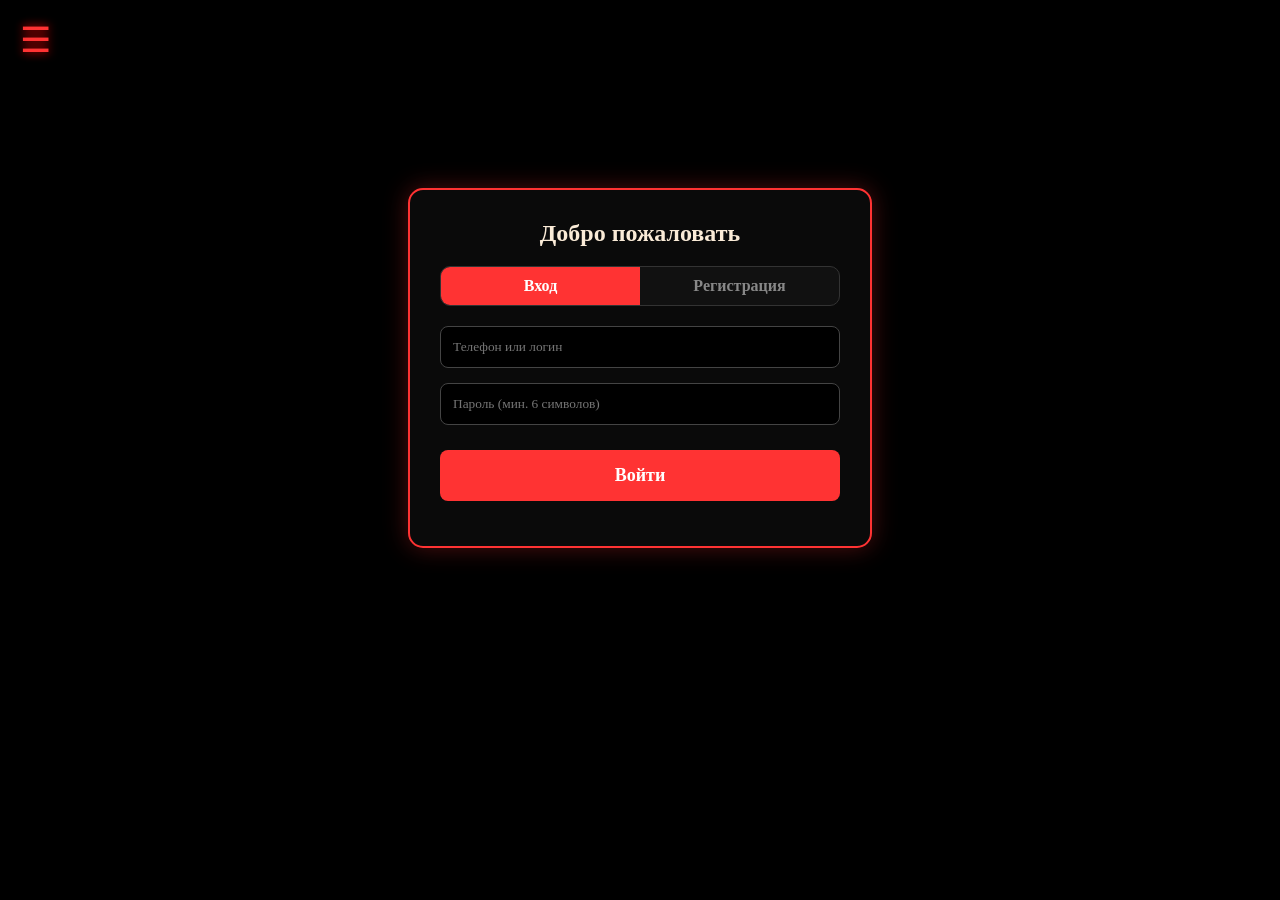
==== account.html @ 51d89051 "Add files via upload" ====
<!DOCTYPE html>
<html lang="ru">
<head>
    <meta charset="UTF-8">
    <meta name="viewport" content="width=device-width, initial-scale=1.0">
    <title>Личный кабинет</title>
    <link rel="stylesheet" href="style.css">
    <style>
        /* --- СТИЛИ ЛИЧНОГО КАБИНЕТА --- */
        :root {
            --neon-red: #ff3333;
            --dark-bg: #000000;
            --card-bg: #0a0a0a;
            --text-main: #faebd7;
            --text-muted: #888888;
            --border-color: #222;
        }

        .profile-layout {
            display: flex;
            gap: 30px;
            max-width: 1200px;
            margin: 100px auto 50px auto;
            padding: 0 20px;
            font-family: Arial, sans-serif;
            color: var(--text-main);
        }

        .profile-sidebar {
            width: 350px;
            flex-shrink: 0;
            display: flex;
            flex-direction: column;
            gap: 20px;
        }

        .profile-card {
            background-color: var(--card-bg);
            border: 1px solid var(--border-color);
            border-radius: 15px;
            overflow: hidden;
            box-shadow: 0 0 20px rgba(255, 51, 51, 0.1);
        }

        .profile-header-bg {
            height: 100px;
            background: linear-gradient(135deg, #ff3333, #880000);
            position: relative;
            display: flex;
            justify-content: center;
        }

        .profile-avatar {
            width: 90px;
            height: 90px;
            background-color: #000;
            border: 4px solid var(--card-bg);
            border-radius: 50%;
            position: absolute;
            bottom: -45px;
            display: flex;
            align-items: center;
            justify-content: center;
            font-size: 36px;
            color: var(--neon-red);
            text-shadow: 0 0 10px var(--neon-red);
            font-family: 'Times New Roman', serif;
            font-weight: bold;
        }

        .profile-body {
            padding: 60px 20px 20px 20px;
            text-align: center;
        }

        .profile-name {
            font-family: 'Times New Roman', serif;
            font-size: 24px;
            font-weight: bold;
            margin: 0 0 5px 0;
            color: var(--neon-red);
        }

        .profile-phone {
            color: var(--text-muted);
            font-size: 14px;
            margin-bottom: 15px;
        }

        .profile-stats {
            background: rgba(255, 51, 51, 0.1);
            border: 1px solid rgba(255, 51, 51, 0.3);
            border-radius: 10px;
            padding: 10px;
            font-size: 13px;
            margin-bottom: 20px;
            color: #ffaaaa;
        }

        .profile-actions {
            display: flex;
            gap: 10px;
            justify-content: center;
        }

        .btn-profile {
            padding: 10px 15px;
            border-radius: 8px;
            cursor: pointer;
            font-weight: bold;
            transition: 0.3s;
            font-size: 14px;
            text-decoration: none;
        }

        .btn-admin {
            background: var(--neon-red);
            color: white;
            border: none;
            box-shadow: 0 0 10px rgba(255, 51, 51, 0.5);
        }
        
        .btn-admin:hover { background: #cc0000; }

        .btn-logout {
            background: transparent;
            color: var(--neon-red);
            border: 1px solid var(--neon-red);
        }
        
        .btn-logout:hover { background: rgba(255, 51, 51, 0.1); }

        .settings-card {
            background-color: var(--card-bg);
            border: 1px solid var(--border-color);
            border-radius: 15px;
            padding: 20px;
        }

        .settings-card h3 {
            font-family: 'Times New Roman', serif;
            margin-top: 0;
            color: var(--text-main);
            border-bottom: 2px solid var(--neon-red);
            display: inline-block;
            padding-bottom: 5px;
        }

        .settings-card label {
            display: block;
            font-size: 13px;
            margin-bottom: 5px;
            color: var(--text-muted);
        }

        .settings-card input {
            width: 100%;
            padding: 10px;
            background: #111;
            border: 1px solid #333;
            color: white;
            border-radius: 8px;
            margin-bottom: 15px;
            box-sizing: border-box;
        }

        .profile-main {
            flex-grow: 1;
            display: flex;
            flex-direction: column;
            gap: 20px;
        }

        .main-block {
            background-color: var(--card-bg);
            border: 1px solid var(--border-color);
            border-radius: 15px;
            padding: 25px;
        }

        .main-block h2 {
            font-family: 'Times New Roman', serif;
            margin-top: 0;
            color: var(--text-main);
            border-bottom: 2px solid var(--neon-red);
            display: inline-block;
            padding-bottom: 5px;
            margin-bottom: 20px;
        }

        .empty-text {
            color: var(--text-muted);
            text-align: center;
            font-size: 15px;
            margin: 20px 0;
        }

        .read-list {
            list-style: none;
            padding: 0;
            margin: 0;
        }

        .read-list li {
            padding: 10px;
            border-bottom: 1px solid #222;
            color: #00ff00;
            display: flex;
            align-items: center;
            gap: 10px;
        }
        .read-list li:last-child { border-bottom: none; }

        .auth-wrapper {
            display: flex;
            justify-content: center;
            align-items: center;
            min-height: 80vh;
        }
        
        .auth-card {
            background-color: var(--card-bg);
            border: 2px solid var(--neon-red);
            border-radius: 15px;
            width: 100%;
            max-width: 400px;
            padding: 30px;
            box-shadow: 0 0 25px rgba(255, 51, 51, 0.3);
        }

        .auth-card h2 {
            text-align: center;
            font-family: 'Times New Roman', serif;
            color: var(--text-main);
            margin-top: 0;
        }

        .auth-tabs {
            display: flex;
            background: #111;
            border-radius: 10px;
            margin-bottom: 20px;
            border: 1px solid #333;
            overflow: hidden;
        }

        .auth-tab {
            flex: 1;
            text-align: center;
            padding: 10px;
            color: var(--text-muted);
            cursor: pointer;
            font-weight: bold;
        }

        .auth-tab.active {
            background: var(--neon-red);
            color: white;
        }

        .auth-input {
            width: 100%;
            padding: 12px;
            background: #000;
            border: 1px solid #444;
            border-radius: 8px;
            color: white;
            margin-bottom: 15px;
            box-sizing: border-box;
        }

        .auth-btn {
            width: 100%;
            padding: 12px;
            background: var(--neon-red);
            color: white;
            border: none;
            border-radius: 8px;
            font-weight: bold;
            font-size: 16px;
            cursor: pointer;
        }

        .hidden { display: none !important; }

        @media (max-width: 900px) {
            .profile-layout {
                flex-direction: column;
                margin-top: 60px;
            }
            .profile-sidebar {
                width: 100%;
            }
        }
    </style>
</head>
<body>
    <!-- Меню -->
    <input type="checkbox" id="menu-toggle">
    <label for="menu-toggle" class="menu-btn">☰</label>
    <nav class="sidebar">
        <label for="menu-toggle" class="close-btn">✕</label>
        <a href="index.html">Главная</a>
        <a href="history.html">Рассказы</a>
        <a href="personaji.html">Персонажи</a>
        <a href="obomne.html">Обо мне</a>
        <a href="account.html" style="color: #ff3333; font-weight: bold;">👤 Личный кабинет</a>
    </nav>

    <!-- ЭКРАН ВХОДА -->
    <div class="auth-wrapper" id="authScreen">
        <div class="auth-card">
            <h2>Добро пожаловать</h2>
            <div class="auth-tabs">
                <div class="auth-tab active" onclick="switchTab('login')">Вход</div>
                <div class="auth-tab" onclick="switchTab('register')">Регистрация</div>
            </div>
            
            <input type="text" id="authPhone" class="auth-input" placeholder="Телефон или логин">
            <input type="password" id="authPass" class="auth-input" placeholder="Пароль (мин. 6 символов)">
            
            <button type="button" class="auth-btn" id="submitBtn" onclick="handleAuth()">Войти</button>
            <p id="authError" style="color: var(--neon-red); text-align: center; margin-top: 15px; font-size: 14px;"></p>
        </div>
    </div>

    <!-- ЛИЧНЫЙ КАБИНЕТ -->
    <div class="profile-layout hidden" id="profileScreen">
        <!-- ЛЕВАЯ КОЛОНКА -->
        <div class="profile-sidebar">
            <div class="profile-card">
                <div class="profile-header-bg">
                    <div class="profile-avatar" id="avatarLetter">D</div>
                </div>
                <div class="profile-body">
                    <h2 class="profile-name" id="displayName">Пользователь</h2>
                    <div class="profile-phone" id="displayPhone">+7 (000) 000-00-00</div>
                    
                    <div class="profile-stats">
                        Прочитано рассказов: <b id="statsReadCount">0</b>
                    </div>

                    <div class="profile-actions">
                        <button type="button" class="btn-profile btn-admin hidden" id="btnGoToAdmin" onclick="openAdminPanel()">Админка</button>
                        <button type="button" class="btn-profile btn-logout" onclick="logout()">Выйти</button>
                    </div>
                </div>
            </div>

            <div class="settings-card">
                <h3>Настройки</h3>
                <label>Имя</label>
                <input type="text" id="settingsName" placeholder="Ваше имя">
                <label>Новый пароль (можно оставить пустым)</label>
                <input type="password" placeholder="••••••••">
            </div>
        </div>

        <!-- ПРАВАЯ КОЛОНКА -->
        <div class="profile-main">
            <div class="main-block">
                <h2>Прочитанные рассказы</h2>
                <ul class="read-list" id="readStoriesList">
                </ul>
            </div>

            <div class="main-block">
                <h2>Мои сообщения автору</h2>
                <p class="empty-text">Здесь будут ваши сообщения, отправленные через форму.</p>
            </div>
        </div>
    </div>

    <script src="account.js"></script>
</body>
</html>
---- style.css ----
.theme-toggle-btn {
    background-color: var(--bg-color); 
    color: var(--text-color);
    border: 2px solid var(--border-color);
    padding: 10px;
    margin: 10px 20px;
    text-align: center;
    border-radius: 5px;
    cursor: pointer;
    font-weight: bold;
    transition: 0.3s;
}

.theme-toggle-btn:hover {
    background-color: var(--accent-color);
    color: white;
}
/* Цвета для ТЕМНОЙ темы (по умолчанию) */
:root {
    --bg-color: #000000;
    --text-color: #faebd7; /* antiquewhite */
    --accent-color: #ff3333; /* Красный */
    --card-bg: #0a0a0a;
    --border-color: #ff3333;
}

/* Цвета для СВЕТЛОЙ темы */
body.light-theme {
    --bg-color: #f4f4f4;
    --text-color: #222222; /* Должен быть темным! */
    --accent-color: #cc0000; 
    --card-bg: #ffffff;
    --border-color: #cc0000;
}

/* Применяем цвета */
body {
    background-color: var(--bg-color);
    color: var(--text-color);
    transition: background-color 0.3s, color 0.3s; /* Плавный переход */
    overflow-x: hidden;
}
h2{
    color: aliceblue;
}
.top-header {
    display: flex;
    justify-content: center;
    align-items: center;
    gap: 30px;               /* Расстояние между девушкой и словом Desta */
    margin-top: 50px;
    margin-bottom: 40px;
    padding-left: 150px;     /* Отступ от меню слева */
}

/* Фиксируем красную девушку на месте */
.img-desta {
    width: 300px;            /* Размер */
    height: auto !important; /* Запрещаем сплющивать */
    position: static !important; /* Убиваем старые привязки */
    margin: 0 !important;
    filter: drop-shadow(0 0 15px #ff3333);
}
.main-body {
    position: relative;
    display: flex;
    justify-content: center;
    align-items: center;     /* Парень будет ровно по центру текста */
    gap: 50px;               /* Расстояние между текстом и парнем */
    max-width: 1300px;
    margin: 0 auto;          /* Центрируем весь блок */
    padding-left: 150px;     /* Отступ от меню */
}

/* Текст */
.text-box {
    max-width: 80px;
    color: white;
    font-size: 18px;
    line-height: 1.6;
    text-align: center;
}

.text-box p {
    text-indent: 40px;       /* Красная строка */
    margin-bottom: 200px;
}

/* Фиксируем желтого парня */
.img-lui {
    right: 2%; 
    width: 200px;            /* Размер парня */
    height: auto ; /* ГЛАВНОЕ: он больше не будет сплющенным */
    object-fit: contain;     /* Сохраняет пропорции */
    position: static ;
    margin: 0 ;
     top: 50%;
    filter: drop-shadow(0 0 15px #ff3333);
}
@media (max-width: 900px) {
    .top-header, .main-body {
        flex-direction: column; /* На телефоне всё друг под другом */
        padding-left: 0;        /* Убираем отступы меню */
        text-align: center;
    }
    .img-desta, .img-lui {
        width: 200px;           /* Уменьшаем картинки на телефоне */
    }
    .text-box p {
        text-indent: 0;         /* Убираем красную строку для ровного текста */
    }
}
a{
      color: var(--accent-color);
    color: #ff4747;
    font-size: 25px;
    text-shadow: 3px 3px 5px red;
}
a:hover{
    color: rgb(255, 0, 0);
    font-size: 28px;
}

h1 {
    font-size: clamp(35px, 8vw, 90px);
    width: 100%;
    font-family: 'Lucida Calligraphy', cursive, sans-serif; /* добавил запасные шрифты */
    text-align: center;
    color: #ff1a1a; /* Яркий красный */
    
    /* Многослойное свечение */
    text-shadow: 
        0 0 5px #000000,
        0 0 10px #ff0000,
        0 0 20px #ff0000,
        0 0 40px #ff0000,
        0 0 80px #ff0000;
}
#desta_glavnaya{
     justify-content: flex-start;
      padding-left: -100%;
    position: relative; 
    margin: 2px auto;
    width: 25%;
    max-width: 350px;
    height: 30%;
    max-height: 100%;
    margin-top: -200px;
    margin-left: 35px;
}
#vika_pers{
    position: relative;
    left: -1%;
    float: left;
    width: 30%;
    max-width: 100%;
    height: 30%;
    max-height: 100%;
    margin-top: -2%;
    margin-left: -5%;
}
.glav_photo{
filter: drop-shadow(0 0 10px rgb(163, 4, 4));
}
#lui_glav{
     position: absolute; 
     justify-content: flex-start;
     padding-right: -100px;
    right: -5%;   
    margin-top: -20%;    /* Отступ от правого края экрана */
    float: right;        /* Прижимает картинку к правому краю */
    margin-right: 0;
    width: 100%;
    max-width: 25vw;
    height: auto;
    max-height: 100%;
}
p {
    margin-right: 0;
    text-indent: 40px;
    text-align: center;
    margin-left: 5%;
    /* БЫЛО: color: antiquewhite; */
    color: var(--text-color); /* СТАЛО */
    font-size: 20px;
    font-family: 'Times New Roman', Times, serif;
}
#menu-toggle {
    display: none; 
}

/* Кнопка "Гамбургер" (☰) */
.menu-btn {
    position: fixed;      /* Всегда висит на экране */
    top: 20px;            /* Отступ сверху */
    left: 20px;           /* Отступ слева */
    font-size: 35px;
    color: #ff3333;       /* Красный цвет */
    cursor: pointer;
    z-index: 1000;        /* Поверх всех остальных элементов */
    text-shadow: 0 0 10px red; /* Свечение */
    transition: 0.3s;
}
.menu-btn:hover {
    color: white;
    text-shadow: 0 0 20px rgb(250, 21, 21);
}

/* Само выезжающее меню (Сайдбар) */
.sidebar {
    position: fixed;
    top: 0;
    left: 0;
    width: 250px;         
    height: 100vh;        
    
    /* ИЗМЕНЕНО: Привязываем к переменным */
    background-color: var(--card-bg); 
    border-right: 2px solid var(--border-color); 
    
    /* Немного уменьшим красную тень, чтобы на белом фоне она не слепила */
    box-shadow: 5px 0 20px rgba(0, 0, 0, 0.2); 
    
    display: flex;
    flex-direction: column; 
    padding-top: 80px;    
    gap: 20px;            
    
    transform: translateX(-100%);
    transition: transform 0.4s ease-in-out, background-color 0.3s; /* Добавили плавность цвета */
    z-index: 1000;         
}
/* Ссылки внутри меню */
/* Ссылки внутри меню */
.sidebar a {
    /* Используем переменную цвета текста */
    color: var(--text-color); 
    text-decoration: none;
    font-size: 20px;
    font-family: Arial, sans-serif;
    padding: 10px 30px;
    transition: 0.3s;
    /* Убираем постоянное свечение, если оно было */
    text-shadow: none; 
}

/* Подсветка ссылок при наведении */
.sidebar a:hover {
    color: var(--accent-color); /* Становится красным при наведении */
    
    /* Свечение делаем только при наведении, и оно теперь зависит от темы */
    /* В темной теме будет яркое, в светлой - более приглушенное */
    text-shadow: 0 0 8px var(--accent-color); 
    
    padding-left: 40px; 
}
/* Кнопка закрытия (крестик) внутри меню */
.close-btn {
    position: absolute;
    top: 20px;
    right: 20px;
    font-size: 25px;
    color: var(--accent-color); /* ИЗМЕНЕНО: Крестик теперь меняет цвет */
    cursor: pointer;
}
/* Если чекбокс с id="menu-toggle" нажат (checked), то соседний .sidebar выезжает на 0 */
#menu-toggle:checked ~ .sidebar {
    transform: translateX(0);
}

/* Когда меню открыто, гамбургер можно скрыть (чтобы не мешал) */
#menu-toggle:checked ~ .menu-btn {
    opacity: 0;
    pointer-events: none;
}
.characters-cards {
    position: absolute;      
    justify-content: center; /* Центрирует карточки внутри контейнера */
    width: 600px;  
    /* Двигай этими цифрами, чтобы вся группа (заголовок + карточки) встала идеально */
    top: 250px;              /* Если заголовок поднял карточки слишком высоко, увеличь это число */
    left: 250px;             /* Если наезжает на девушку, увеличь это число (например, до 550px) */
    bottom: 100px;  
 
   
    display: flex;           
    flex-direction: row;     
    flex-wrap: wrap;         /* <--- ГЛАВНАЯ МАГИЯ: разрешает переносить элементы на новую строку */
    gap: 20px;               
    z-index: 999;             
    width: fit-content;      /* Контейнер будет ровно по размеру карточек, не больше */
}

/* Стили самой карточки оставляем без изменений */
.card {
    background-color: #0a0a0a;
    border: 2px solid #ff3333;
    border-radius: 10px;
    padding: 20px;
    width: 200px;            
    text-align: center;
    color: white;
    cursor: pointer;
    transition: 0.3s;
    box-shadow: 0 0 10px rgba(255, 0, 0, 0.2);
}

.card:hover {
    box-shadow: 0 0 20px rgba(255, 0, 0, 0.6);
    transform: translateY(-5px); /* Чуть подпрыгивают при наведении */
}
@media (max-width: 900px) {
    .characters-cards {
        position: relative; /* На телефоне ставим их обратно в поток */
        top: 0;
         padding: 20px 15px; /* 15px по бокам, чтобы карточки не касались краев */
        margin-top: 60px;
        left: 0;
        width: 100%;
        display: flex;
        flex-direction: column;
        align-items: center;
        padding: 20px;
        flex-direction: column; /* На телефоне лучше столбиком */
        margin: 50px auto;
    }
}
.modal {
    display: none; 
    position: fixed;
    z-index: 5000; 
    left: 0;
    top: 0;
    width: 100%;
    height: 100%;
    background-color: rgba(0, 0, 0, 0.85);
}

.modal-content {
    background-color: #111;
    margin: 5% auto; 
    padding: 30px;
    border: 2px solid #ff3333;
    border-radius: 15px;
    
    /* Ширина окна */
    width: 80%;
    max-width: 600px; 
    
    /* Высота окна: если контента много, появится скролл */
    max-height: 85vh; 
    overflow-y: auto; 
    
    box-shadow: 0 0 40px rgba(255, 0, 0, 0.4);
    position: relative;
    color: white;
    text-align: center;
    font-family: Arial, sans-serif;
}


.close-modal {
    position: absolute;
    top: 15px;
    right: 20px;
    color: #ff3333;
    font-size: 30px;
    cursor: pointer;
}
/* Стили для заголовка над карточками */
.cards-title {
      text-align: center; 
    width: 100%;             /* Заставляет заголовок занять всю верхнюю строку */
    text-align: center;        /* Выравнивает заголовок по левому краю (ровно над первой карточкой) */
    color: #ff3333;          
    font-size: 20px;         
    margin-top: 5%;
    margin-bottom: 5px;      /* Небольшой отступ от заголовка до карточек */
    text-shadow: 0 0 10px red; 
    font-family: 'Times New Roman', Times, serif; 
}
.card img {
    width: 100%;           /* Картинка занимает всю ширину карточки (но не больше) */
    height: 200px;         /* Задаем одинаковую высоту для всех картинок, чтобы карточки были ровными */
    object-fit: cover;     /* Картинка заполняет блок, обрезая лишнее по краям (не сплющивается) */
    border-radius: 5px;    /* Слегка скругляем углы у картинки */
    margin-top: 10px;      /* Отступ от имени персонажа до картинки */
    display: block;        /* Убирает лишний пустой отступ снизу */
}
#modal-img {
    max-width: 100%;      /* Картинка не будет шире самого окна */
    max-height: 400px;    /* Ограничиваем высоту картинки (можешь поменять число) */
    object-fit: contain;  /* Картинка вписывается полностью, не искажаясь и не обрезаясь */
    display: block;
    margin: 20px auto;    /* Центрируем картинку по горизонтали */
    border-radius: 10px;  /* Красиво скругляем углы */
}

/* Настройки для текста описания */
#modal-desc {
    font-size: 18px;
    line-height: 1.6;
    text-align: left;     /* Текст читать слева направо удобнее */
    margin-top: 15px;
}
/* Специальное окно для галереи (шире, чем обычное) */
.gallery-content {
    max-width: 800px !important; /* Делаем окно шире */
    width: 90% !important;
}

/* Сетка для фотографий */
.gallery-grid {
    display: grid;
    grid-template-columns: repeat(auto-fit, minmax(150px, 1fr)); /* Автоматически ставит фото в ряд */
    gap: 15px; /* Расстояние между фото */
    margin-top: 20px;
}

/* Настройки для картинок внутри галереи */
.gallery-grid img {
    width: 100%;
    height: 150px; /* Одинаковая высота */
    object-fit: cover; /* Чтобы не сплющивались */
    border-radius: 8px;
    border: 2px solid #ff3333; /* Красная рамка */
    box-shadow: 0 0 10px rgba(255, 0, 0, 0.3);
    transition: 0.3s;
}

/* Эффект при наведении на фото в галерее */
.gallery-grid img:hover {
    transform: scale(1.05); /* Фото чуть увеличивается */
    box-shadow: 0 0 20px rgba(255, 0, 0, 0.8); /* Свечение становится ярче */
}
/* Стили для фото на странице "Обо мне" */

#ya1 {
    width: 350px;         /* Размер фото (можешь поставить 300px или 500px) */
    max-width: 90%;       /* Защита для телефонов, чтобы фото не вылезало за экран */
    height: auto;         /* Сохраняет правильные пропорции */
    
    display: block;       
    margin-left: 70px;   /* СДВИГ ВЛЕВО. 150px — это чтобы фото не налезло на меню-гамбургер. Можешь уменьшить или увеличить */
    margin-top: 30px;     /* Отступ от заголовка "About the author" */
    margin-bottom: 30px;  /* Отступ снизу */
    
    border-radius: 15px;  /* Красиво скругляет углы */
    box-shadow: 0 0 20px rgba(255, 0, 0, 0.4); /* Красное свечение вокруг фото (как у карточек) */
    cursor: pointer;      /* Курсор-рука, раз на нее можно нажать */
}
/* --- ОБЩАЯ ОБЕРТКА (Столбиком: сначала фото, потом текст) --- */
.gallery-wrapper {
    display: flex;
    flex-direction: column; 
    align-items: center;    /* Центрирует фото и текст внутри */
    gap: 40px;              
     padding: 50px 30px; 
    /* Фиксируем ширину блока, чтобы он не растягивался на весь экран */
    max-width: 1400px;        
    margin: 0 auto;         /* Автоматически центрирует блок на странице */
    padding-top: 50px;      
    padding-bottom: 50px;
}

/* --- РЯД С ФОТОГРАФИЯМИ --- */
.photo-row {
    display: flex;          
    justify-content: center; /* Фото ровно по центру */
    gap: 20px;              
    flex-wrap: wrap;        
    width: 100%;
}

/* --- САМИ ФОТОГРАФИИ --- */
.gallery-img {
    width: 300px;           /* Ширина одной фотографии (можешь сделать 250px или 350px) */
    height: 400px;          /* Высота (сделает все фото одного размера) */
    object-fit: cover;      /* Чтобы фото не плющились, а красиво обрезались */
    border-radius: 15px;
    box-shadow: 0 0 20px rgba(255, 0, 0, 0.5); /* Красное свечение */
    transition: 0.3s;       /* Плавный эффект при наведении */
}

.gallery-img:hover {
    transform: scale(1.05); /* Фото чуть увеличивается при наведении мышки */
    box-shadow: 0 0 30px rgba(255, 0, 0, 0.8);
}

/* --- ТЕКСТ ПОД ФОТО --- */
.text-below {
    color: antiquewhite;
    font-size: 22px;
    line-height: 1.6;
    
    width: 100%;            /* Занимает всю ширину обертки (1000px) */
      max-width: 1500px;      /* Но сам текст ограничен 800px для читаемости */
}

.text-below p {
    text-indent: 40px;      /* Вернул красную строку, так красивее */
    margin-bottom: 20px;
    text-align: justify;    /* Текст ровный с обеих сторон, как в книгах */
}

/* ========================================= */
/* АДАПТАЦИЯ ДЛЯ ТЕЛЕФОНОВ */
/* ========================================= */
@media (max-width: 900px) {
    .gallery-wrapper {
        padding: 20px !important; /* Убираем отступы для меню */
    }
    
    .photo-row {
        justify-content: center; /* На телефоне фото по центру */
    }
    
    .gallery-img {
        width: 100%;          /* На телефоне фото занимает всю ширину */
        max-width: 350px;
        height: auto;         /* Высота подстраивается */
    }
}
#max_history{
      position: absolute;      /* ГЛАВНОЕ: позволяет двигать картинку куда угодно */
    top: 3%;              /* Отступ от верхнего края (подгони под заголовок History) */
    right: 2%;             /* Отступ от правого края экрана */
    
    width: 14%;            /* Размер */
    height: auto;            /* Запрещаем сплющивать */
    object-fit: contain;     /* Сохраняет пропорции */
    
    margin: 0; 
filter: drop-shadow(0 0 15px #ff3333);
}
.stories-grid {
    display: flex;
    flex-wrap: wrap;
    gap: 20px;
    justify-content: center;
    max-width: 1200px;
    margin: 50px auto;
}

.story-card {
    background-color: #111;
    border: 2px solid #ff3333;
    border-radius: 10px;
    padding: 20px;
    width: 300px;
    color: white;
    transition: 0.3s;
    
    /* ... */
    background-color: var(--card-bg);
    color: var(--text-color);
    border: 2px solid var(--border-color);
    /* ... */

}

/* Этот класс мы будем добавлять через JS, если рассказ прочитан */
.story-card.read {
    border-color: #00ff00; /* Зеленая рамка */
    box-shadow: 0 0 20px rgba(0, 255, 0, 0.3); /* Зеленое свечение */
}

.read-btn {
    display: inline-block;
    margin-top: 15px;
    padding: 10px 20px;
    background-color: #ff3333;
    color: white;
    text-decoration: none;
    border-radius: 5px;
}
.reader-container {
    max-width: 800px;
    margin: 50px auto;
    padding: 20px;
    color: antiquewhite;
    font-size: 20px;
    line-height: 1.8;
}

.text-content {
    min-height: 300px; /* Чтобы страница не прыгала, если текста мало */
    margin-bottom: 30px;
    text-align: justify;
}

.controls {
    display: flex;
    justify-content: space-between;
    align-items: center;
    margin-bottom: 30px;
}

.controls button {
    background-color: #ff3333;
    color: white;
    border: none;
    padding: 10px 20px;
    cursor: pointer;
    border-radius: 5px;
}

.controls button:disabled {
    background-color: #555; /* Кнопка неактивна, если страница первая/последняя */
    cursor: not-allowed;
}

.finish-btn {
    display: block;
    width: 100%;
    padding: 15px;
    background-color: #aa1c00; /* Зеленая кнопка */
    color: white;
    border: none;
    font-size: 18px;
    cursor: pointer;
    border-radius: 5px;
    margin-bottom: 20px;
}
.finish-btn:hover {
    display: block;
    width: 100%;
    padding: 15px;
    background-color: #dd2a06; /* Зеленая кнопка */
    box-shadow: 0 0 15px rgba(255, 0, 0, 0.6);
    color: white;
    border: none;
    font-size: 18px;
    cursor: pointer;
    border-radius: 5px;
    margin-bottom: 20px;
}

.back-link {
    color: #ff3333;
}
/* --- МЕНЮ ГЛАВ СБОКУ --- */
.chapter-sidebar {
    position: fixed;         /* Прибиваем к экрану */
    right: 20px;             /* Отступ от правого края */
    top: 50%;                /* Ставим по центру экрана */
    transform: translateY(-50%); /* Точное центрирование */
    
    background-color: #111;
    border: 2px solid #ff3333;
    border-radius: 10px;
    padding: 15px;
    display: flex;
    flex-direction: column;
    gap: 10px;
    box-shadow: 0 0 15px rgba(255, 0, 0, 0.3);
    z-index: 100;
    width: 150px;
}

.chapter-sidebar h3 {
    color: #ff3333;
    margin: 0 0 10px 0;
    text-align: center;
    font-family: Arial, sans-serif;
    font-size: 18px;
}
h4{
     color: #ff3333;
    margin: 0 0 10px 0;
    text-align: center;
    font-family: Arial, sans-serif;
    font-size: 18px;
}
.chapter-btn {
    background-color: transparent;
    color: white;
    border: 1px solid #555;
    padding: 8px 10px;
    cursor: pointer;
    border-radius: 5px;
    transition: 0.3s;
    font-family: inherit;
    font-size: 16px;
    text-align: left;
}

.chapter-btn:hover {
    background-color: #ff3333;
    border-color: #ff3333;
    color: black;
    font-weight: bold;
}

/* Активная глава (которую сейчас читают) */
.chapter-btn.active {
    background-color: #ff3333;
    color: black;
    font-weight: bold;
    box-shadow: 0 0 10px red;
}

/* ========================================= */
/* АДАПТАЦИЯ ДЛЯ ТЕЛЕФОНОВ */
/* ========================================= */
@media (max-width: 900px) {
    /* На телефоне меню не висит сбоку, а встает в начало рассказа */
    .chapter-sidebar {
        position: relative;
        right: auto;
        top: auto;
        transform: none;
        margin: 0 auto 20px auto;
        flex-direction: row; /* Кнопки в ряд */
        flex-wrap: wrap;
        justify-content: center;
        width: 100%;
    }
}
/* --- ИЛЛЮСТРАЦИИ В ТЕКСТЕ --- */
/* --- ИЛЛЮСТРАЦИИ В ТЕКСТЕ --- */
.story-img {
    display: block;
    width: 100%;              /* Картинка занимает всю доступную ширину... */
    max-width: 600px;         /* ...но не больше 600 пикселей (это оптимально для чтения) */
    height: auto;
    margin: 30px auto;        /* Центрируем картинку по середине и добавляем отступы */
    border-radius: 10px;
    border: 2px solid #ff3333;
    box-shadow: 0 0 15px rgba(255, 0, 0, 0.4);
    cursor: zoom-in;
    transition: 0.3s;
}

.story-img:hover {
    box-shadow: 0 0 25px rgba(255, 0, 0, 0.8);
    transform: scale(1.02);
}

/* --- ОКНО ГАЛЕРЕИ (ЛАЙТБОКС) --- */
.gallery-modal {
    display: none; /*    Скрыто по умолчанию */
    position: fixed;
    z-index: 9999; /* Поверх всего */
    left: 0;
    top: 0;
    width: 100%;
    height: 100%;
    background-color: rgba(0, 0, 0, 0.9); /* Почти черный фон */
    align-items: center;
    justify-content: center;
}

/* Картинка внутри галереи */
#gallery-main-img {
    max-width: 90%;
    max-height: 85vh;
    border-radius: 10px;
    box-shadow: 0 0 30px rgba(255, 0, 0, 0.5);
    object-fit: contain;
}

/* Кнопка закрытия */
.close-gallery {
    position: absolute;
    top: 20px;
    right: 30px;
    color: #ff3333;
    font-size: 40px;
    font-weight: bold;
    cursor: pointer;
    transition: 0.3s;
    z-index: 10000;
}
.close-gallery:hover { color: white; text-shadow: 0 0 10px red; }

/* Кнопки навигации (Влево/Вправо) */
.gallery-nav {
    position: absolute;
    top: 50%;
    transform: translateY(-50%);
    background: rgba(0, 0, 0, 0.5);
    color: #ff3333;
    border: 2px solid #ff3333;
    font-size: 30px;
    padding: 15px 20px;
    cursor: pointer;
    border-radius: 50%;
    transition: 0.3s;
    z-index: 10000;
}
.gallery-nav:hover {
    background: #ff3333;
    color: black;
    box-shadow: 0 0 15px red;
}
.gallery-nav.prev { left: 20px; }
.gallery-nav.next { right: 20px; }
.image-row {
    display: flex ;       /* Принудительно ставим в ряд */
    flex-direction: row ; /* Запрещаем перенос в столбик */
    justify-content: center ; 
    align-items: center;
    gap: 20px;                      /* Расстояние между ними */
    margin: 30px auto;
    width: 100%;
}
.image-row .story-img {
    width: 45% ;          /* Каждая занимает 45% ширины (чтобы влезли вдвоем) */
    max-width: 400px ;    /* Ограничитель размера */
    margin: 0 ;           /* Убиваем старые отступы, которые ломают ряд */
}

/* --- ОДИНОЧНАЯ КАРТИНКА (если она не в ряду) --- */
.text-content > .story-img {
    width: 100%;
    max-width: 600px;
    margin: 30px auto;
}
@media (max-width: 768px) {
    .image-row {
        flex-direction: column !important; /* На телефоне ставим друг под другом */
    }
    .image-row .story-img {
        width: 100% !important;         /* На телефоне картинки на всю ширину */
        max-width: 100% !important;
    }
}
/* Контейнер для кнопок в карточке */
.card-buttons {
    display: flex;
    justify-content: center;
    align-items: center;
    gap: 15px; /* Расстояние между кнопками */
    margin-top: 15px;
}

/* Стили для кнопки Информация */
.info-btn {
    background-color: transparent;
    color: #ff3333;
    border: 2px solid #ff3333;
    padding: 10px 20px;
    border-radius: 5px;
    cursor: pointer;
    font-size: 16px;
    font-family: inherit;
    transition: 0.3s;
}

.info-btn:hover {
    background-color: #ff3333;
    color: white;
    box-shadow: 0 0 15px red;
}

/* Делаем так, чтобы кнопка Читать и Инфо были одного размера */
.read-btn, .info-btn {
    margin: 0; 
    padding: 10px 20px;
    font-size: 16px;
    box-sizing: border-box; 
    display: inline-block;
}
/* Стили для таблицы с цветами */
.dialog-table {
    margin: 20px auto;            /* Центрируем таблицу на странице */
    text-align: center;           /* Текст внутри таблицы по центру */
    border-spacing: 15px 10px;    /* 15px отступ по бокам, 10px сверху/снизу */
    font-size: 20px;
}

.dialog-table th {
    font-size: 22px;
    padding-bottom: 15px;         /* Отступ под заголовком */
    color: white;                 /* Цвет заголовка */
}

.dialog-table td {
    padding: 5px;                 /* Отступ внутри каждой ячейки */
}
.words {
    position: fixed;         /* Прибиваем к экрану */
    left: 20px;             /* Отступ от правого края */
    top: 50%;                /* Ставим по центру экрана */
    transform: translateY(-50%); /* Точное центрирование */
    
    background-color: #111;
    border: 2px solid #ff3333;
    border-radius: 10px;
    padding: 15px;
    display: flex;
    flex-direction: column;
    gap: 10px;
    box-shadow: 0 0 15px rgba(255, 0, 0, 0.3);
    z-index: 100;
    width: 150px;
}

.words h3 {
    color: #ff3333;
    margin: 0 0 10px 0;
    text-align: center;
    font-family: Arial, sans-serif;
    font-size: 18px;
}

.dialogue {
    background-color: transparent;
    color: white;
    border: 1px solid #555;
    padding: 8px 10px;
    cursor: pointer;
    border-radius: 5px;
    transition: 0.3s;
    font-family: inherit;
    font-size: 16px;
    text-align: left;
}

.dialogue:hover {
    background-color: #4b0c44;
    border-color: #270909;
    color: black;
    font-weight: bold;
}
/* Кнопка для вызова меню цветов (висит в правом нижнем углу) */
.color-toggle-btn {
    position: fixed;
    bottom: 20px;
    right: 20px;
    background-color: #111;
    color: #ff3333;
    border: 2px solid #ff3333;
    padding: 10px 15px;
    border-radius: 20px;
    font-size: 16px;
    font-weight: bold;
    cursor: pointer;
    z-index: 1000; /* Поверх всего текста */
    box-shadow: 0 0 10px rgba(255, 0, 0, 0.4);
    transition: 0.3s;
}

.color-toggle-btn:hover {
    background-color: #ff3333;
    color: white;
}

/* Сама панель с цветами */
.color-panel {
    position: fixed;
    bottom: 70px; /* Над кнопкой */
    right: 20px;
    background-color: #0a0a0a;
    border: 2px solid #ff3333;
    border-radius: 10px;
    padding: 15px;
    z-index: 999;
    box-shadow: 0 0 20px rgba(255, 0, 0, 0.5);
    transition: all 0.3s ease;
    
    /* По умолчанию скрыто и чуть сдвинуто вниз для анимации */
    opacity: 0;
    visibility: hidden;
    transform: translateY(20px);
}

/* Класс, который делает панель видимой (его добавит JS) */
.color-panel.show {
    opacity: 1;
    visibility: visible;
    transform: translateY(0);
}

/* Настройки таблицы внутри панели (чтобы на телефоне было аккуратно) */
.color-panel .dialog-table {
    margin: 0;
    font-size: 16px; /* Чуть меньше шрифт для мобилки */
}
/* --- СТИЛИ ДЛЯ ФОРМЫ ОТЗЫВОВ --- */
.feedback-container {
    max-width: 500px;
    margin: 40px auto;
    padding: 30px;
    /* Используем переменные */
    background-color: var(--card-bg); 
    color: var(--text-color);
    border: 2px solid var(--border-color);
    border-radius: 15px;
    box-shadow: 0 0 20px rgba(255, 0, 0, 0.3);
    font-family: Arial, sans-serif;
    transition: 0.3s; /* Плавная смена темы */
}

.feedback-container h3 {
    text-align: center;
    color: var(--accent-color); /* Красный цвет, который меняется в зависимости от темы */
    text-shadow: 0 0 10px var(--accent-color);
    font-size: 26px;
    margin-top: 0;
    margin-bottom: 20px;
}

/* --- ЗВЕЗДЫ --- */
.star-rating {
    display: flex;
    justify-content: center;
    flex-direction: row-reverse; /* Звезды заполняются справа налево */
    gap: 10px;
    font-size: 45px;
    cursor: pointer;
    margin-bottom: 20px;
}

.star-rating span {
    color: #888; /* Серый цвет для пустых звезд подходит и для светлой, и для темной темы */
    transition: color 0.2s, transform 0.2s;
}

/* Золотой цвет для выбранных звезд (оставляем как есть) */
.star-rating span:hover,
.star-rating span:hover ~ span,
.star-rating span.active,
.star-rating span.active ~ span {
    color: #ffcc00; 
    text-shadow: 0 0 15px #ffcc00;
}

.star-rating span:hover {
    transform: scale(1.2); /* Легкое увеличение при наведении */
}

/* --- ПОЛЯ ВВОДА --- */
.input-group {
    margin-bottom: 20px;
    text-align: left;
}

.input-group label {
    display: block;
    /* Текст подписи меняет цвет */
    color: var(--text-color); 
    font-size: 16px;
    margin-bottom: 8px;
}

.input-group input,
.input-group textarea {
    width: 100%;
    padding: 12px;
    /* В светлой теме фон станет светлым, в темной - темным */
    background-color: var(--bg-color); 
    color: var(--text-color);
    border: 2px solid #555;
    border-radius: 8px;
    font-size: 16px;
    font-family: inherit;
    box-sizing: border-box; 
    transition: 0.3s;
}

/* Подсветка поля при клике на него */
.input-group input:focus,
.input-group textarea:focus {
    outline: none;
    border-color: var(--accent-color);
    box-shadow: 0 0 10px var(--accent-color);
}

.input-group textarea {
    resize: vertical; /* Можно менять высоту только вниз */
}

/* --- КНОПКА --- */
#submitBtn {
    width: 100%;
    padding: 15px;
    background-color: var(--accent-color);
    color: white;
    border: none;
    border-radius: 8px;
    font-size: 18px;
    font-weight: bold;
    cursor: pointer;
    transition: 0.3s;
    margin-top: 10px;
}

#submitBtn:hover {
    background-color: #cc0000;
    box-shadow: 0 0 20px rgba(255, 0, 0, 0.8);
}

/* Статус отправки */
#formStatus {
    text-align: center;
    margin-top: 15px;
    font-weight: bold;
}
/* Обертка для карточек */
.stories-grid {
    display: flex !important;         /* Принудительно ставим в ряд */
    flex-direction: row !important;   /* Запрещаем столбик */
    flex-wrap: wrap !important;       /* Разрешаем перенос, если не влезают */
    justify-content: center !important; /* Центрируем */
    gap: 30px !important;
    width: 100%;
    max-width: 1200px;
    margin: 0 auto;
    padding: 20px;
}

/* Сама карточка */
.story-card {
    width: 300px !important;          /* Жестко задаем ширину */
    max-width: 300px !important;
    display: block !important;
    box-sizing: border-box;
    background-color: #0a0a0a;
    border: 2px solid #ff3333;
    border-radius: 10px;
    padding: 20px;
    text-align: center;
}

/* Зеленая рамка для прочитанного */
.story-card.read {
    border-color: #00ff00 !important; 
    box-shadow: 0 0 20px rgba(0, 255, 0, 0.3) !important; 
}

/* Для телефонов (если экран меньше 768px) */
@media (max-width: 768px) {
    .stories-grid {
        flex-direction: column !important; /* На телефоне падают вниз */
        align-items: center !important;
    }
}
/* --- СТИЛИ ДЛЯ ТАБЛИЦЫ-ПЕРЕПИСКИ --- */
.chat-table {
    width: 100%;
    max-width: 800px;
    margin: 30px auto; /* Центрируем таблицу по середине */
    border-collapse: collapse; /* Убираем двойные рамки */
    background-color: #0a0a0a; /* Темный фон */
    border: 2px solid #ff3333; /* Красная внешняя рамка */
    border-radius: 10px; /* Скругляем углы */
    box-shadow: 0 0 15px rgba(255, 0, 0, 0.3); /* Свечение */
    overflow: hidden; /* Чтобы углы таблицы были скруглены */
}

.chat-table td {
    border: 1px solid #ff3333; /* Тонкие красные линии между ячейками */
    padding: 15px;
    vertical-align: top; /* Текст прижимается к верху ячейки */
}

/* Левая колонка (где фото) */
.chat-photo {
    width: 30%; /* Ширина колонки с фото */
    text-align: center;
    font-style: italic;
    color: #888; /* Серый цвет для заглушки */
    background-color: #111; /* Чуть светлее основного фона */
}

/* Правая колонка (где текст) */
.chat-message {
    width: 70%;
}

/* Имя персонажа */
.chat-name {
    font-weight: bold;
    font-size: 20px;
    margin-bottom: 10px;
    text-shadow: 0 0 5px currentColor; /* Свечение в цвет имени */
}

/* Сам текст сообщения */
.chat-text {
    font-size: 18px;
    line-height: 1.5;
    color: antiquewhite;
}

/* Для телефонов: если экран узкий, делаем таблицу в один столбец */
@media (max-width: 600px) {
    .chat-table, .chat-table tbody, .chat-table tr, .chat-table td {
        display: block;
        width: 100%;
        box-sizing: border-box;
    }
    .chat-photo {
        border-bottom: none; /* Убираем лишнюю линию на телефоне */
    }
}
/* --- НОВЫЕ СТИЛИ ДЛЯ АВАТАРОК В ТАБЛИЦЕ --- */

/* Настройка ячейки с фото */
.chat-photo {
    width: 120px; /* Ширина колонки с фото */
    vertical-align: middle !important; /* Центрируем фото по высоте сообщения */
    padding: 15px !important;
    background-color: #0a0a0a; /* Темный фон */
    text-align: center;
}

/* Сама фотография */
.chat-photo img {
    width: 150px;           /* Размер аватарки (можешь увеличить до 100px) */
    height: 150px;          /* Высота (должна совпадать с шириной) */
    object-fit: cover;     /* Чтобы фото не плющилось и не растягивалось */
    border-radius: 50%;    /* Делает фото круглым */
    border: 2px solid #ff3333; /* Красная рамка */
    box-shadow: 0 0 15px rgba(255, 0, 0, 0.6); /* Красное неоновое свечение */
    transition: 0.3s;      /* Плавный эффект */
}

/* Эффект при наведении на аватарку (чуть увеличивается) */
.chat-photo img:hover {
    transform: scale(1.1);
    box-shadow: 0 0 25px rgba(255, 0, 0, 1);
}
/* --- СТИЛИ ДЛЯ ТЕКСТА ПЕСНИ --- */
.song-lyrics {
    max-width: 600px;          /* Ограничиваем ширину, чтобы текст не растягивался */
    margin: 40px auto;         /* Центрируем блок на странице */
    padding: 25px 35px;        /* Отступы внутри блока */
    
    background-color: #0a0a0a; /* Темный фон (чуть светлее основного) */
    
    /* Красивая красная полоса слева */
    border-left: 4px solid #ff3333; 
    border-radius: 0 15px 15px 0; /* Скругляем правые углы */
    
    /* Легкая тень вокруг */
    box-shadow: 5px 5px 20px rgba(255, 0, 0, 0.15); 
    
    color: #ffcccc;            /* Нежно-розовый цвет текста (чтобы не сливалось с белым) */
    font-size: 20px;
    font-style: italic;        /* Курсив для текста песни */
    line-height: 1.8;          /* Увеличиваем межстрочный интервал (легче читать) */
    text-align: center;        /* Выравниваем по центру */
    position: relative;
}

/* Добавляем большую декоративную кавычку на фоне */
.song-lyrics::before {
    content: '“';
    position: absolute;
    top: -10px;
    left: 10px;
    font-size: 100px;
    color: rgba(255, 51, 51, 0.1); /* Прозрачная красная кавычка */
    font-family: Georgia, serif;
    line-height: 1;
}

/* Адаптация для телефонов */
@media (max-width: 600px) {
    .song-lyrics {
        margin: 20px 10px;     /* Уменьшаем отступы на телефоне */
        padding: 15px 20px;
        font-size: 18px;       /* Чуть уменьшаем шрифт */
    }
}
/* --- КАРТОЧКА В ТЕКСТЕ --- */
.photo-card {
    display: inline-flex;
    align-items: center;
    gap: 10px;
    background-color: #0a0a0a;
    border: 2px solid #ff3333;
    border-radius: 10px;
    padding: 15px 30px;
    margin: 20px auto;
    color: white;
    font-size: 20px;
    font-weight: bold;
    cursor: pointer;
    box-shadow: 0 0 15px rgba(255, 0, 0, 0.3);
    transition: 0.3s;
    text-align: center;
    width: fit-content;
}

.photo-card:hover {
    background-color: #ff3333;
    box-shadow: 0 0 25px rgba(255, 0, 0, 0.8);
    transform: translateY(-3px);
}

.camera-icon {
    font-size: 24px;
}

/* --- ОКНО ГАЛЕРЕИ ВИКИ --- */
.custom-gallery-modal {
    display: none; /* Скрыто по умолчанию */
    position: fixed;
    z-index: 5000;
    left: 0;
    top: 0;
    width: 100%;
    height: 100%;
    background-color: rgba(0, 0, 0, 0.95); /* Темный фон */
    flex-direction: column;
    align-items: center;
    padding: 50px 20px;
    box-sizing: border-box;
    overflow-y: auto; /* Если фото много, можно будет прокручивать */
}

.gallery-title {
    color: #ff3333;
    text-shadow: 0 0 10px red;
    font-family: Arial, sans-serif;
    margin-bottom: 30px;
}

/* Кнопка закрытия */
.close-gallery-btn {
    position: absolute;
    top: 20px;
    right: 30px;
    color: #ff3333;
    font-size: 40px;
    font-weight: bold;
    cursor: pointer;
    transition: 0.3s;
}

.close-gallery-btn:hover {
    color: white;
    text-shadow: 0 0 15px red;
}

/* Сетка для фотографий Вики */
.vika-grid {
    display: grid;
    grid-template-columns: repeat(auto-fit, minmax(250px, 1fr)); /* Автоматическая сетка */
    gap: 20px;
    width: 100%;
    max-width: 1000px;
}

.vika-grid img {
    width: 100%;
    height: auto;
    border: 2px solid #ff3333;
    border-radius: 10px;
    box-shadow: 0 0 15px rgba(255, 0, 0, 0.4);
    transition: 0.3s;
}

.vika-grid img:hover {
    transform: scale(1.03);
    box-shadow: 0 0 25px rgba(255, 0, 0, 0.9);
}
/* ========================================= */
/* ГЛОБАЛЬНОЕ ИСПРАВЛЕНИЕ ЦВЕТОВ ДЛЯ ТЕМ */
/* ========================================= */

/* 1. Основной текст, заголовки и параграфы */
/* 1. Основной текст, заголовки и параграфы */
h1, h2, h3, h4, p, label, span, .white-text {
    /* Убрали !important, чтобы цвета из HTML снова заработали */
    color: var(--text-color); 
}

/* Исключение для красных заголовков (чтобы они оставались красными в любой теме) */
h1, .cards-title, .chapter-sidebar h3 {
    color: var(--accent-color) !important;
}

/* 2. Карточки (в рассказах и персонажах) */
.story-card, .card {
    background-color: var(--card-bg) !important;
    border-color: var(--border-color) !important;
}

.story-card p, .card h3 {
    color: var(--text-color) !important;
}

/* 3. Модальные окна (всплывающие окна с инфой) */
.modal-content {
    background-color: var(--card-bg) !important;
    border-color: var(--border-color) !important;
}

#modal-title {
    color: var(--accent-color) !important;
}

#modal-desc {
    color: var(--text-color) !important;
}

/* 4. Таблицы (цвета диалогов и переписки) */
.dialog-table th {
    color: var(--accent-color) !important; /* Заголовки таблиц всегда красные */
}

/* --- ФИКС ПАНЕЛИ ЦВЕТОВ --- */
.color-panel {
    /* Панель теперь будет менять фон (белый в светлой теме, черный в темной) */
    background-color: var(--card-bg) !important;
    border: 2px solid var(--border-color) !important;
}

.color-panel .dialog-table th {
    color: var(--accent-color) !important;
}

/* Возвращаем цвета персонажам, которые заданы прямо в HTML (красный, желтый и т.д.) */
.dialog-table td {
    color: inherit; 
}

/* А для тех, у кого нет своего цвета (как "Левые чтолы"), делаем цвет текста темы */
.color-panel .dialog-table td:not([style*="color"]) {
    color: var(--text-color) !important;
}

/* Текст в переписке (чат) тоже должен меняться */
.chat-text {
    color: var(--text-color) !important;
}
.chat-name {
    /* Оставляем цвета персонажей, они заданы инлайн */
}

/* 5. Кнопки (Информация, Назад, Вперед и т.д.) */
.info-btn, .chapter-btn, .controls button {
    color: var(--text-color) !important;
    border-color: var(--border-color) !important;
    background-color: transparent;
}

.info-btn:hover, .chapter-btn:hover, .controls button:not(:disabled):hover {
    background-color: var(--accent-color) !important;
    color: white !important;
}

/* Кнопка "Сменить тему" в меню */
.theme-toggle-btn {
    background-color: var(--card-bg) !important;
    color: var(--text-color) !important;
    border-color: var(--border-color) !important;
}
.theme-toggle-btn:hover {
    background-color: var(--accent-color) !important;
    color: white !important;
}

/* 6. Кнопка "Цвета" */
.color-toggle-btn {
    background-color: var(--card-bg) !important;
    color: var(--accent-color) !important;
    border-color: var(--border-color) !important;
}
.color-toggle-btn:hover {
    background-color: var(--accent-color) !important;
    color: white !important;
}

/* 7. Форма отзывов (поля ввода) */
.input-group input, .input-group textarea {
    background-color: var(--bg-color) !important;
    color: var(--text-color) !important;
    border-color: var(--border-color) !important;
}

/* 8. Текст в карточках (Последний выстрел / Струны судьбы) */
.story-card .read-btn {
    background-color: var(--accent-color) !important;
    color: white !important;
}

/* 9. Меню (Сайдбар) */
.sidebar {
    background-color: var(--card-bg) !important;
    border-right-color: var(--border-color) !important;
}
.sidebar a {
    color: var(--text-color) !important;
    text-shadow: none !important; /* Убираем размытие */
}
.sidebar a:hover {
    color: var(--accent-color) !important;
    text-shadow: 0 0 8px var(--accent-color) !important;
}
/* ФИКС ДЛЯ МЕНЮ ГЛАВ СПРАВА */
.chapter-sidebar {
    background-color: var(--card-bg) !important;
    border: 2px solid var(--border-color) !important;
}

.chapter-sidebar h3 {
    color: var(--accent-color) !important;
}

.chapter-btn {
    color: var(--text-color) !important;
    border: 1px solid var(--border-color) !important;
}

/* Активная глава (чтобы текст был виден на красном фоне) */
.chapter-btn.active {
    background-color: var(--accent-color) !important;
    color: white !important; 
    border-color: var(--accent-color) !important;
}

/* При наведении */
.chapter-btn:hover {
    background-color: var(--accent-color) !important;
    color: white !important;
}
/* ========================================= */
/* ФИКС ДЛЯ ТЕКСТА ЛУИ (И ДРУГИХ ЖЕЛТЫХ ТЕКСТОВ) */
/* ========================================= */

/* Находим любые элементы, у которых в style прописан желтый цвет */
[style*="color: yellow;"], 
[style*="color: yellow "] {
    /* Добавляем плотную черную тень, чтобы текст читался на ЛЮБОМ фоне */
    text-shadow: 
        1px 1px 0px #000, 
       -1px -1px 0px #000,  
        1px -1px 0px #000,
       -1px 1px 0px #000,
        0 0 5px #000; /* Легкое черное свечение вокруг */
    
    /* Делаем шрифт чуть жирнее для лучшей читаемости */
    font-weight: bold; 
}
[style*="color: aqua;"], 
[style*="color: aqua "] {
    /* Добавляем плотную черную тень, чтобы текст читался на ЛЮБОМ фоне */
    text-shadow: 
        1px 1px 0px #000, 
       -1px -1px 0px #000,  
        1px -1px 0px #000,
       -1px 1px 0px #000,
        0 0 5px #000; /* Легкое черное свечение вокруг */
    
    /* Делаем шрифт чуть жирнее для лучшей читаемости */
    font-weight: bold; 
}

        /* Временные стили для кабинета (в тон сайту) */
        .account-container {
            max-width: 800px;
            margin: 80px auto;
            padding: 20px;
            color: var(--text-color);
        }
        .auth-box, .user-box, .admin-box {
            background: var(--card-bg);
            border: 2px solid var(--border-color);
            border-radius: 15px;
            padding: 30px;
            box-shadow: 0 0 20px rgba(255, 0, 0, 0.2);
        }
        .hidden { display: none !important; }
        
        /* Стили чата */
        .chat-box {
            height: 300px;
            overflow-y: auto;
            background: var(--bg-color);
            border: 1px solid var(--border-color);
            border-radius: 10px;
            padding: 15px;
            margin-bottom: 15px;
        }
        .msg { margin-bottom: 10px; padding: 10px; border-radius: 10px; max-width: 80%; }
        .msg.user { background: #333; margin-left: auto; text-align: right; }
        .msg.admin { background: var(--accent-color); color: white; margin-right: auto; }
        
        input, button { padding: 10px; border-radius: 5px; font-family: inherit; }
        input { width: 100%; box-sizing: border-box; margin-bottom: 10px; background: #111; color: white; border: 1px solid #ff3333; }
        button { background: #ff3333; color: white; border: none; cursor: pointer; font-weight: bold; }
        button:hover { background: #cc0000; }
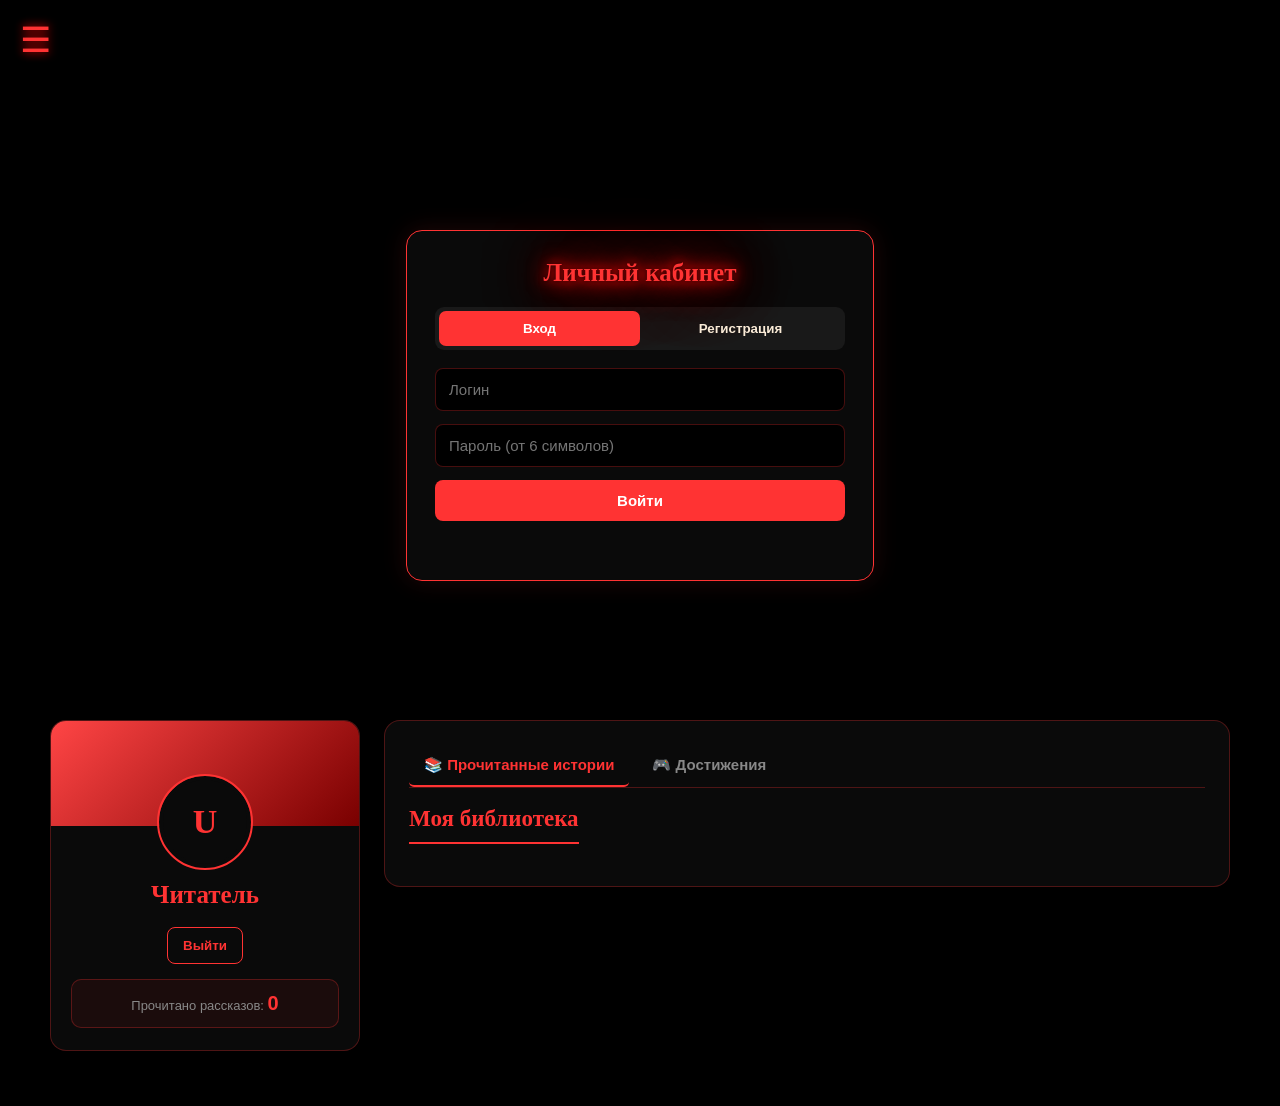
==== commit 3b032497: "Add files via upload" ====
--- a/account.html
+++ b/account.html
@@ -1,376 +1,46 @@
-<!DOCTYPE html>
-<html lang="ru">
-<head>
-    <meta charset="UTF-8">
-    <meta name="viewport" content="width=device-width, initial-scale=1.0">
-    <title>Личный кабинет</title>
-    <link rel="stylesheet" href="style.css">
-    <style>
-        /* --- СТИЛИ ЛИЧНОГО КАБИНЕТА --- */
-        :root {
-            --neon-red: #ff3333;
-            --dark-bg: #000000;
-            --card-bg: #0a0a0a;
-            --text-main: #faebd7;
-            --text-muted: #888888;
-            --border-color: #222;
-        }
-
-        .profile-layout {
-            display: flex;
-            gap: 30px;
-            max-width: 1200px;
-            margin: 100px auto 50px auto;
-            padding: 0 20px;
-            font-family: Arial, sans-serif;
-            color: var(--text-main);
-        }
-
-        .profile-sidebar {
-            width: 350px;
-            flex-shrink: 0;
-            display: flex;
-            flex-direction: column;
-            gap: 20px;
-        }
-
-        .profile-card {
-            background-color: var(--card-bg);
-            border: 1px solid var(--border-color);
-            border-radius: 15px;
-            overflow: hidden;
-            box-shadow: 0 0 20px rgba(255, 51, 51, 0.1);
-        }
-
-        .profile-header-bg {
-            height: 100px;
-            background: linear-gradient(135deg, #ff3333, #880000);
-            position: relative;
-            display: flex;
-            justify-content: center;
-        }
-
-        .profile-avatar {
-            width: 90px;
-            height: 90px;
-            background-color: #000;
-            border: 4px solid var(--card-bg);
-            border-radius: 50%;
-            position: absolute;
-            bottom: -45px;
-            display: flex;
-            align-items: center;
-            justify-content: center;
-            font-size: 36px;
-            color: var(--neon-red);
-            text-shadow: 0 0 10px var(--neon-red);
-            font-family: 'Times New Roman', serif;
-            font-weight: bold;
-        }
-
-        .profile-body {
-            padding: 60px 20px 20px 20px;
-            text-align: center;
-        }
-
-        .profile-name {
-            font-family: 'Times New Roman', serif;
-            font-size: 24px;
-            font-weight: bold;
-            margin: 0 0 5px 0;
-            color: var(--neon-red);
-        }
-
-        .profile-phone {
-            color: var(--text-muted);
-            font-size: 14px;
-            margin-bottom: 15px;
-        }
-
-        .profile-stats {
-            background: rgba(255, 51, 51, 0.1);
-            border: 1px solid rgba(255, 51, 51, 0.3);
-            border-radius: 10px;
-            padding: 10px;
-            font-size: 13px;
-            margin-bottom: 20px;
-            color: #ffaaaa;
-        }
-
-        .profile-actions {
-            display: flex;
-            gap: 10px;
-            justify-content: center;
-        }
-
-        .btn-profile {
-            padding: 10px 15px;
-            border-radius: 8px;
-            cursor: pointer;
-            font-weight: bold;
-            transition: 0.3s;
-            font-size: 14px;
-            text-decoration: none;
-        }
-
-        .btn-admin {
-            background: var(--neon-red);
-            color: white;
-            border: none;
-            box-shadow: 0 0 10px rgba(255, 51, 51, 0.5);
-        }
-        
-        .btn-admin:hover { background: #cc0000; }
-
-        .btn-logout {
-            background: transparent;
-            color: var(--neon-red);
-            border: 1px solid var(--neon-red);
-        }
-        
-        .btn-logout:hover { background: rgba(255, 51, 51, 0.1); }
-
-        .settings-card {
-            background-color: var(--card-bg);
-            border: 1px solid var(--border-color);
-            border-radius: 15px;
-            padding: 20px;
-        }
-
-        .settings-card h3 {
-            font-family: 'Times New Roman', serif;
-            margin-top: 0;
-            color: var(--text-main);
-            border-bottom: 2px solid var(--neon-red);
-            display: inline-block;
-            padding-bottom: 5px;
-        }
-
-        .settings-card label {
-            display: block;
-            font-size: 13px;
-            margin-bottom: 5px;
-            color: var(--text-muted);
-        }
-
-        .settings-card input {
-            width: 100%;
-            padding: 10px;
-            background: #111;
-            border: 1px solid #333;
-            color: white;
-            border-radius: 8px;
-            margin-bottom: 15px;
-            box-sizing: border-box;
-        }
-
-        .profile-main {
-            flex-grow: 1;
-            display: flex;
-            flex-direction: column;
-            gap: 20px;
-        }
-
-        .main-block {
-            background-color: var(--card-bg);
-            border: 1px solid var(--border-color);
-            border-radius: 15px;
-            padding: 25px;
-        }
-
-        .main-block h2 {
-            font-family: 'Times New Roman', serif;
-            margin-top: 0;
-            color: var(--text-main);
-            border-bottom: 2px solid var(--neon-red);
-            display: inline-block;
-            padding-bottom: 5px;
-            margin-bottom: 20px;
-        }
-
-        .empty-text {
-            color: var(--text-muted);
-            text-align: center;
-            font-size: 15px;
-            margin: 20px 0;
-        }
-
-        .read-list {
-            list-style: none;
-            padding: 0;
-            margin: 0;
-        }
-
-        .read-list li {
-            padding: 10px;
-            border-bottom: 1px solid #222;
-            color: #00ff00;
-            display: flex;
-            align-items: center;
-            gap: 10px;
-        }
-        .read-list li:last-child { border-bottom: none; }
-
-        .auth-wrapper {
-            display: flex;
-            justify-content: center;
-            align-items: center;
-            min-height: 80vh;
-        }
-        
-        .auth-card {
-            background-color: var(--card-bg);
-            border: 2px solid var(--neon-red);
-            border-radius: 15px;
-            width: 100%;
-            max-width: 400px;
-            padding: 30px;
-            box-shadow: 0 0 25px rgba(255, 51, 51, 0.3);
-        }
-
-        .auth-card h2 {
-            text-align: center;
-            font-family: 'Times New Roman', serif;
-            color: var(--text-main);
-            margin-top: 0;
-        }
-
-        .auth-tabs {
-            display: flex;
-            background: #111;
-            border-radius: 10px;
-            margin-bottom: 20px;
-            border: 1px solid #333;
-            overflow: hidden;
-        }
-
-        .auth-tab {
-            flex: 1;
-            text-align: center;
-            padding: 10px;
-            color: var(--text-muted);
-            cursor: pointer;
-            font-weight: bold;
-        }
-
-        .auth-tab.active {
-            background: var(--neon-red);
-            color: white;
-        }
-
-        .auth-input {
-            width: 100%;
-            padding: 12px;
-            background: #000;
-            border: 1px solid #444;
-            border-radius: 8px;
-            color: white;
-            margin-bottom: 15px;
-            box-sizing: border-box;
-        }
-
-        .auth-btn {
-            width: 100%;
-            padding: 12px;
-            background: var(--neon-red);
-            color: white;
-            border: none;
-            border-radius: 8px;
-            font-weight: bold;
-            font-size: 16px;
-            cursor: pointer;
-        }
-
-        .hidden { display: none !important; }
-
-        @media (max-width: 900px) {
-            .profile-layout {
-                flex-direction: column;
-                margin-top: 60px;
-            }
-            .profile-sidebar {
-                width: 100%;
-            }
-        }
-    </style>
-</head>
-<body>
-    <!-- Меню -->
-    <input type="checkbox" id="menu-toggle">
-    <label for="menu-toggle" class="menu-btn">☰</label>
-    <nav class="sidebar">
-        <label for="menu-toggle" class="close-btn">✕</label>
-        <a href="index.html">Главная</a>
-        <a href="history.html">Рассказы</a>
-        <a href="personaji.html">Персонажи</a>
-        <a href="obomne.html">Обо мне</a>
-        <a href="account.html" style="color: #ff3333; font-weight: bold;">👤 Личный кабинет</a>
-    </nav>
-
-    <!-- ЭКРАН ВХОДА -->
-    <div class="auth-wrapper" id="authScreen">
-        <div class="auth-card">
-            <h2>Добро пожаловать</h2>
-            <div class="auth-tabs">
-                <div class="auth-tab active" onclick="switchTab('login')">Вход</div>
-                <div class="auth-tab" onclick="switchTab('register')">Регистрация</div>
-            </div>
-            
-            <input type="text" id="authPhone" class="auth-input" placeholder="Телефон или логин">
-            <input type="password" id="authPass" class="auth-input" placeholder="Пароль (мин. 6 символов)">
-            
-            <button type="button" class="auth-btn" id="submitBtn" onclick="handleAuth()">Войти</button>
-            <p id="authError" style="color: var(--neon-red); text-align: center; margin-top: 15px; font-size: 14px;"></p>
-        </div>
-    </div>
-
-    <!-- ЛИЧНЫЙ КАБИНЕТ -->
-    <div class="profile-layout hidden" id="profileScreen">
-        <!-- ЛЕВАЯ КОЛОНКА -->
-        <div class="profile-sidebar">
-            <div class="profile-card">
-                <div class="profile-header-bg">
-                    <div class="profile-avatar" id="avatarLetter">D</div>
-                </div>
-                <div class="profile-body">
-                    <h2 class="profile-name" id="displayName">Пользователь</h2>
-                    <div class="profile-phone" id="displayPhone">+7 (000) 000-00-00</div>
-                    
-                    <div class="profile-stats">
-                        Прочитано рассказов: <b id="statsReadCount">0</b>
-                    </div>
-
-                    <div class="profile-actions">
-                        <button type="button" class="btn-profile btn-admin hidden" id="btnGoToAdmin" onclick="openAdminPanel()">Админка</button>
-                        <button type="button" class="btn-profile btn-logout" onclick="logout()">Выйти</button>
-                    </div>
-                </div>
-            </div>
-
-            <div class="settings-card">
-                <h3>Настройки</h3>
-                <label>Имя</label>
-                <input type="text" id="settingsName" placeholder="Ваше имя">
-                <label>Новый пароль (можно оставить пустым)</label>
-                <input type="password" placeholder="••••••••">
-            </div>
-        </div>
-
-        <!-- ПРАВАЯ КОЛОНКА -->
-        <div class="profile-main">
-            <div class="main-block">
-                <h2>Прочитанные рассказы</h2>
-                <ul class="read-list" id="readStoriesList">
-                </ul>
-            </div>
-
-            <div class="main-block">
-                <h2>Мои сообщения автору</h2>
-                <p class="empty-text">Здесь будут ваши сообщения, отправленные через форму.</p>
-            </div>
-        </div>
-    </div>
-
-    <script src="account.js"></script>
-</body>
-</html>+<!DOCTYPE html>
+<html lang="ru">
+<head>
+  <meta charset="UTF-8"><meta name="viewport" content="width=device-width, initial-scale=1.0">
+  <title>Личный кабинет</title><link rel="stylesheet" href="style.css">
+  <style>
+    :root{--profile-red:#ff3333;--profile-muted:#888;--profile-line:rgba(255,51,51,.28)}
+    body.light-theme{--profile-muted:#806d69;--profile-line:rgba(174,35,35,.22)}
+    .account-wrap{max-width:1180px;margin:90px auto 55px;padding:0 22px;color:var(--text-color);font-family:Arial,sans-serif}
+    .account-layout{display:grid;grid-template-columns:310px minmax(0,1fr);gap:24px;align-items:start}
+    .account-card,.account-panel{background:var(--card-bg);border:1px solid var(--profile-line);border-radius:16px;box-shadow:0 8px 28px rgba(0,0,0,.12)}
+    .account-profile{overflow:hidden;text-align:center}.account-cover{height:105px;background:linear-gradient(135deg,#ff4545,#790000);position:relative}
+    .account-avatar{position:absolute;left:50%;bottom:-42px;transform:translateX(-50%);width:84px;height:84px;border-radius:50%;display:grid;place-items:center;background:var(--card-bg);border:4px solid var(--card-bg);outline:2px solid var(--profile-red);font:bold 34px Georgia,serif;color:var(--profile-red)}
+    .account-profile-body{padding:55px 20px 22px}.account-name{font: bold 25px Georgia,serif;color:var(--accent-color);margin:0 0 7px}.account-login{font-size:13px;color:var(--profile-muted);margin-bottom:18px;overflow-wrap:anywhere}
+    .account-actions{display:flex;gap:9px;justify-content:center;flex-wrap:wrap}.account-btn{border:1px solid var(--accent-color);border-radius:8px;padding:10px 15px;font-weight:bold;cursor:pointer;background:var(--accent-color);color:white}.account-btn.secondary{background:transparent;color:var(--accent-color)}
+    .account-panel{padding:24px;margin-bottom:20px}.account-panel h2{font: bold 23px Georgia,serif;color:var(--accent-color);margin:0 0 18px;padding-bottom:10px;border-bottom:2px solid var(--accent-color);display:inline-block}
+    .account-tabs{display:flex;gap:8px;border-bottom:1px solid var(--profile-line);margin-bottom:18px;flex-wrap:wrap}.account-tab{border:0;background:none;color:var(--profile-muted);padding:11px 15px;font-weight:bold;font-size:15px;cursor:pointer;border-bottom:2px solid transparent}.account-tab.active{color:var(--accent-color);border-color:var(--accent-color)}
+    .story-row,.achievement-row{display:flex;align-items:center;justify-content:space-between;gap:12px;padding:14px 4px;border-bottom:1px solid var(--profile-line)}.story-row:last-child,.achievement-row:last-child{border-bottom:0}.story-title{font-weight:bold}.story-status{font-size:12px;color:#258a55;white-space:nowrap}.empty-state{color:var(--profile-muted);text-align:center;padding:24px 8px;line-height:1.6}
+    .account-count{border:1px solid var(--profile-line);background:rgba(255,51,51,.07);border-radius:10px;padding:12px 14px;color:var(--profile-muted);font-size:13px;margin-top:15px}.account-count strong{color:var(--accent-color);font-size:20px}
+    .auth-area{min-height:70vh;display:grid;place-items:center}.auth-card{width:min(100%,410px);padding:28px;background:var(--card-bg);border:1px solid var(--accent-color);border-radius:16px;box-shadow:0 0 25px rgba(255,51,51,.13)}.auth-card h1{text-align:center;font: bold 25px Georgia,serif;color:var(--accent-color);margin:0 0 20px}.auth-tabs{display:flex;background:rgba(128,128,128,.12);border-radius:9px;padding:4px;margin-bottom:18px}.auth-tab{flex:1;padding:10px;border:0;border-radius:7px;background:transparent;color:var(--text-color);cursor:pointer;font-weight:bold}.auth-tab.active{background:var(--accent-color);color:#fff}.auth-input{width:100%;box-sizing:border-box;padding:12px 13px;margin-bottom:13px;border:1px solid var(--profile-line);border-radius:8px;background:var(--bg-color);color:var(--text-color);font-size:15px}.auth-submit{width:100%;padding:12px;border:0;border-radius:8px;background:var(--accent-color);color:white;font-weight:bold;font-size:15px;cursor:pointer}.auth-error{min-height:18px;color:var(--accent-color);font-size:13px;text-align:center;margin:13px 0 0}.admin-grid{display:grid;grid-template-columns:repeat(3,minmax(0,1fr));gap:13px}.admin-stat{padding:17px;border-radius:11px;border:1px solid var(--profile-line);background:rgba(255,51,51,.055)}.admin-value{font-size:30px;font-weight:bold;color:var(--accent-color);margin-bottom:5px}.admin-label{font-size:13px;color:var(--profile-muted);line-height:1.4}.admin-note{font-size:12px;color:var(--profile-muted);line-height:1.5;margin:15px 0 0}
+    @media(max-width:800px){.account-layout{grid-template-columns:1fr}.account-wrap{margin-top:65px}.admin-grid{grid-template-columns:1fr 1fr}}
+    @media(max-width:430px){.admin-grid{grid-template-columns:1fr}.account-panel{padding:18px}.story-row{align-items:flex-start}}
+  </style>
+</head>
+<body>
+  <input type="checkbox" id="menu-toggle"><label for="menu-toggle" class="menu-btn">☰</label>
+  <nav class="sidebar"><label for="menu-toggle" class="close-btn">✕</label><a href="index.html">Главная</a><a href="history.html">Рассказы</a><a href="personaji.html">Персонажи</a><a href="obomne.html">Обо мне</a><a href="account.html" style="color:#ff3333;font-weight:bold">👤 Личный кабинет</a></nav>
+  <main class="account-wrap">
+    <section id="authScreen" class="auth-area"><div class="auth-card">
+      <h1>Личный кабинет</h1><div class="auth-tabs"><button class="auth-tab active" id="loginTab" type="button" onclick="setAuthMode('login')">Вход</button><button class="auth-tab" id="registerTab" type="button" onclick="setAuthMode('register')">Регистрация</button></div>
+      <input class="auth-input" id="authPhone" type="text" autocomplete="username" placeholder="Логин"><input class="auth-input" id="authPass" type="password" autocomplete="current-password" placeholder="Пароль (от 6 символов)">
+      <button class="auth-submit" id="authSubmit" type="button" onclick="handleAuth()">Войти</button><p class="auth-error" id="authError" aria-live="polite"></p>
+    </div></section>
+    <section id="profileScreen" class="account-layout" hidden>
+      <aside><div class="account-card account-profile"><div class="account-cover"><div class="account-avatar" id="avatarLetter">U</div></div><div class="account-profile-body"><h2 class="account-name" id="displayName">Читатель</h2><div class="account-login" id="displayLogin"></div><div class="account-actions"><button class="account-btn" id="btnGoToAdmin" type="button" hidden onclick="showAdmin()">Админ-панель</button><button class="account-btn secondary" type="button" onclick="logout()">Выйти</button></div><div class="account-count">Прочитано рассказов: <strong id="statsReadCount">0</strong></div></div></div></aside>
+      <div>
+        <div class="account-panel"><div class="account-tabs"><button class="account-tab active" id="storiesTab" onclick="switchTab('stories')" type="button">📚 Прочитанные истории</button><button class="account-tab" id="gamesTab" onclick="switchTab('games')" type="button">🎮 Достижения</button></div>
+          <section id="tabStories"><h2>Моя библиотека</h2><div id="storiesList"></div></section>
+          <section id="tabGames" hidden><h2>Игровые достижения</h2><div id="gamesList"><div class="empty-state">Здесь появятся ваши достижения, рекорды и пройденные игровые испытания. Раздел уже подготовлен — игровые данные можно подключить позже.</div></div></section>
+        </div>
+        <section class="account-panel" id="adminPanel" hidden><h2>📊 Статистика сайта</h2><div class="admin-grid"><div class="admin-stat"><div class="admin-value" id="statVisits">0</div><div class="admin-label">Посещения сайта</div></div><div class="admin-stat"><div class="admin-value" id="statUsers">0</div><div class="admin-label">Зарегистрированные аккаунты</div></div><div class="admin-stat"><div class="admin-value" id="statBot">0</div><div class="admin-label">Переходы к Telegram-боту</div></div></div><p class="admin-note">Показатели сохраняются в localStorage этого браузера и не объединяются между разными посетителями. Переход к боту — это клик по ссылке, а не подтверждение запуска бота. Для общей статистики всех пользователей и точного учёта запусков Telegram-бота потребуется сервер и интеграция с Telegram.</p></section>
+      </div>
+    </section>
+  </main>
+  <script src="site-stats.js"></script><script src="theme.js"></script><script src="account.js"></script>
+</body></html>
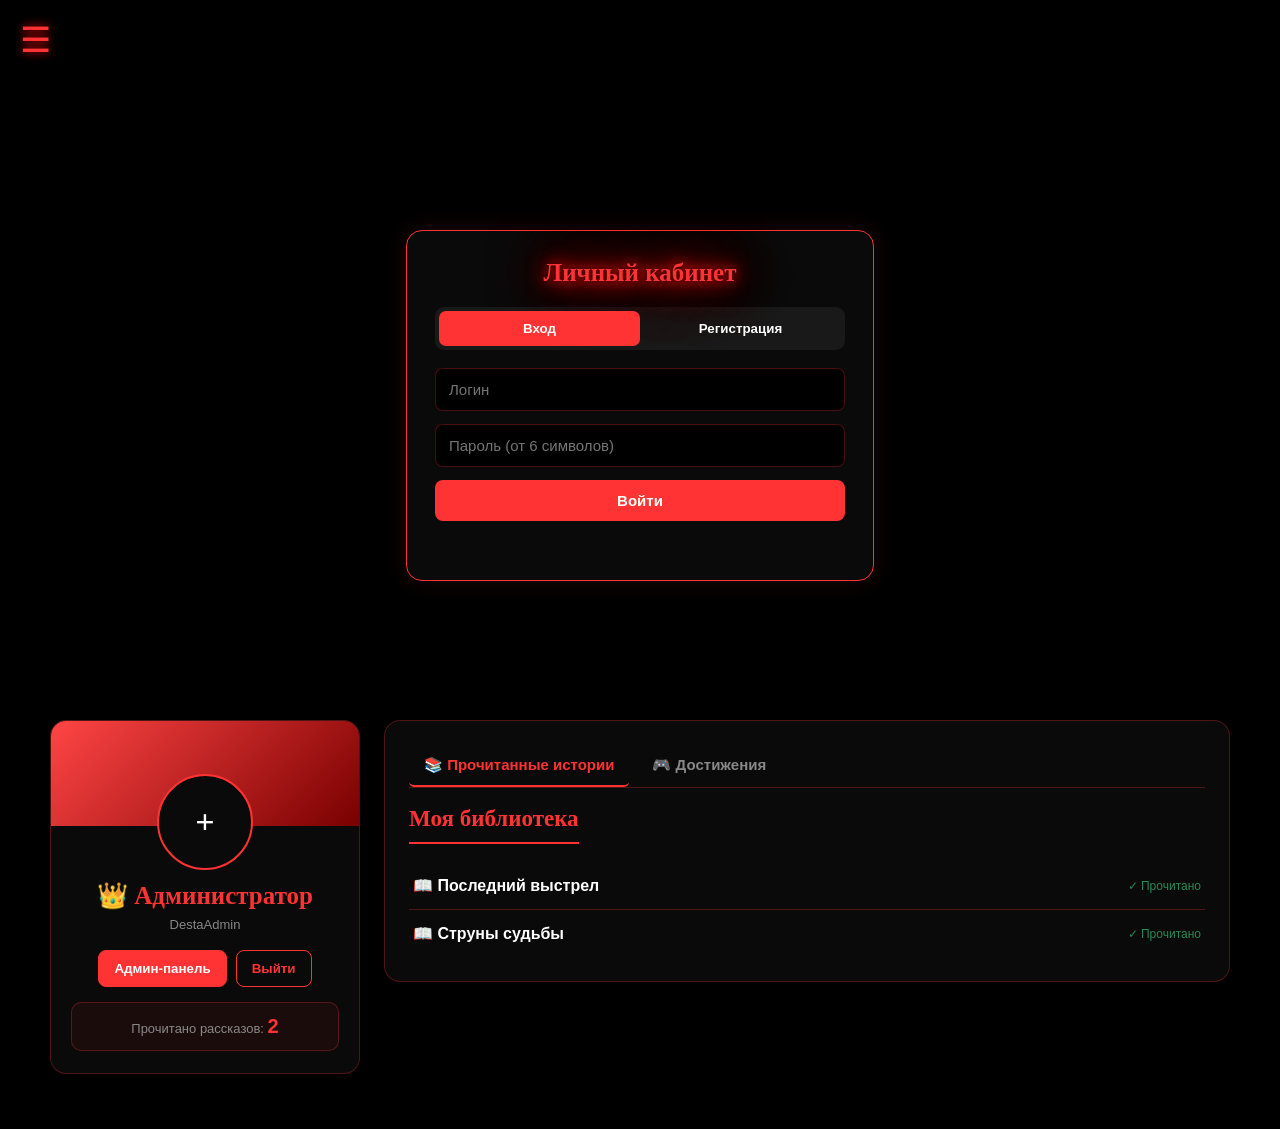
==== commit c6cab2e7: "Add files via upload" ====
--- a/account.html
+++ b/account.html
@@ -24,23 +24,96 @@
 </head>
 <body>
   <input type="checkbox" id="menu-toggle"><label for="menu-toggle" class="menu-btn">☰</label>
-  <nav class="sidebar"><label for="menu-toggle" class="close-btn">✕</label><a href="index.html">Главная</a><a href="history.html">Рассказы</a><a href="personaji.html">Персонажи</a><a href="obomne.html">Обо мне</a><a href="account.html" style="color:#ff3333;font-weight:bold">👤 Личный кабинет</a></nav>
+  <nav class="sidebar">
+    <label for="menu-toggle" class="close-btn">✕</label>
+    <a href="index.html">Главная</a>
+    <a href="history.html">Рассказы</a>
+    <a href="personaji.html">Персонажи</a>
+    <a href="obomne.html">Обо мне</a>
+    <a href="account.html" style="color:#ff3333;font-weight:bold">👤 Личный кабинет</a>
+    <label for="theme-toggle" class="theme-toggle-btn" onclick="toggleTheme()" href="#" onclick="alert('Вы уже находитесь тут'); return false;">🌓 Сменить тему</label>
+  </nav>
   <main class="account-wrap">
     <section id="authScreen" class="auth-area"><div class="auth-card">
-      <h1>Личный кабинет</h1><div class="auth-tabs"><button class="auth-tab active" id="loginTab" type="button" onclick="setAuthMode('login')">Вход</button><button class="auth-tab" id="registerTab" type="button" onclick="setAuthMode('register')">Регистрация</button></div>
-      <input class="auth-input" id="authPhone" type="text" autocomplete="username" placeholder="Логин"><input class="auth-input" id="authPass" type="password" autocomplete="current-password" placeholder="Пароль (от 6 символов)">
+      <h1>Личный кабинет</h1>
+      <div class="auth-tabs">
+        <button class="auth-tab active" id="loginTab" type="button" onclick="setAuthMode('login')">Вход</button>
+        <button class="auth-tab" id="registerTab" type="button" onclick="setAuthMode('register')">Регистрация</button>
+      </div>
+      <input class="auth-input" id="authPhone" type="text" autocomplete="username" placeholder="Логин">
+      <input class="auth-input" id="authPass" type="password" autocomplete="current-password" placeholder="Пароль (от 6 символов)">
       <button class="auth-submit" id="authSubmit" type="button" onclick="handleAuth()">Войти</button><p class="auth-error" id="authError" aria-live="polite"></p>
-    </div></section>
-    <section id="profileScreen" class="account-layout" hidden>
-      <aside><div class="account-card account-profile"><div class="account-cover"><div class="account-avatar" id="avatarLetter">U</div></div><div class="account-profile-body"><h2 class="account-name" id="displayName">Читатель</h2><div class="account-login" id="displayLogin"></div><div class="account-actions"><button class="account-btn" id="btnGoToAdmin" type="button" hidden onclick="showAdmin()">Админ-панель</button><button class="account-btn secondary" type="button" onclick="logout()">Выйти</button></div><div class="account-count">Прочитано рассказов: <strong id="statsReadCount">0</strong></div></div></div></aside>
-      <div>
-        <div class="account-panel"><div class="account-tabs"><button class="account-tab active" id="storiesTab" onclick="switchTab('stories')" type="button">📚 Прочитанные истории</button><button class="account-tab" id="gamesTab" onclick="switchTab('games')" type="button">🎮 Достижения</button></div>
-          <section id="tabStories"><h2>Моя библиотека</h2><div id="storiesList"></div></section>
-          <section id="tabGames" hidden><h2>Игровые достижения</h2><div id="gamesList"><div class="empty-state">Здесь появятся ваши достижения, рекорды и пройденные игровые испытания. Раздел уже подготовлен — игровые данные можно подключить позже.</div></div></section>
+    </div>
+  </section>
+          <section id="profileScreen" class="account-layout" hidden>
+        <!-- ЛЕВАЯ КОЛОНКА (Профиль) -->
+        <aside>
+          <div class="account-card account-profile">
+            <div class="account-cover">
+              
+              <!-- Аватарка -->
+              <div class="account-avatar" id="avatarContainer">
+                <!-- Картинка (скрыта по умолчанию) -->
+                <img id="avatar-preview" src="" alt="" style="display: none; width: 100%; height: 100%; object-fit: cover; border-radius: 50%; position: absolute; top: 0; left: 0; z-index: 2;">
+                
+                <!-- Буква (показывается, пока нет фото) -->
+                
+                
+                <!-- Кнопка плюс -->
+                <label for="file-input" class="plus-btn" title="Загрузить фото">+</label>
+                
+                <!-- Скрытый инпут -->
+                <input type="file" id="file-input" accept="image/*" style="display: none;">
+              </div>
+              
+            </div>
+            
+            <div class="account-profile-body">
+              <h2 class="account-name" id="displayName">👑 Администратор</h2>
+              <div class="account-login" id="displayLogin">DestaAdmin</div>
+              <div class="account-actions">
+                <button class="account-btn" id="btnGoToAdmin" type="button" onclick="showAdmin()">Админ-панель</button>
+                <button class="account-btn secondary" type="button" onclick="logout()">Выйти</button>
+              </div>
+              <div class="account-count">Прочитано рассказов: <strong id="statsReadCount">2</strong></div>
+            </div>
+          </div>
+        </aside>
+
+        <!-- ПРАВАЯ КОЛОНКА (Библиотека) -->
+        <div>
+          <div class="account-panel">
+            <div class="account-tabs">
+              <button class="account-tab active" id="storiesTab" onclick="switchTab('stories')" type="button">📚 Прочитанные истории</button>
+              <button class="account-tab" id="gamesTab" onclick="switchTab('games')" type="button">🎮 Достижения</button>
+            </div>
+            
+            <section id="tabStories">
+              <h2>Моя библиотека</h2>
+              <div id="storiesList">
+                <div class="story-row"><span class="story-title">📖 Последний выстрел</span><span class="story-status">✓ Прочитано</span></div>
+                <div class="story-row"><span class="story-title">📖 Струны судьбы</span><span class="story-status">✓ Прочитано</span></div>
+              </div>
+            </section>
+            
+            <section id="tabGames" hidden>
+              <h2>Игровые достижения</h2>
+              <div id="gamesList">
+                <div class="empty-state">Здесь появятся ваши достижения.</div>
+              </div>
+            </section>
+          </div>
+          
+          <section class="account-panel" id="adminPanel" hidden>
+            <h2>📊 Статистика сайта</h2>
+            <div class="admin-grid">
+              <div class="admin-stat"><div class="admin-value" id="statVisits">0</div><div class="admin-label">Посещения сайта</div></div>
+              <div class="admin-stat"><div class="admin-value" id="statUsers">0</div><div class="admin-label">Зарегистрированные аккаунты</div></div>
+              <div class="admin-stat"><div class="admin-value" id="statBot">0</div><div class="admin-label">Переходы к Telegram-боту</div></div>
+            </div>
+          </section>
         </div>
-        <section class="account-panel" id="adminPanel" hidden><h2>📊 Статистика сайта</h2><div class="admin-grid"><div class="admin-stat"><div class="admin-value" id="statVisits">0</div><div class="admin-label">Посещения сайта</div></div><div class="admin-stat"><div class="admin-value" id="statUsers">0</div><div class="admin-label">Зарегистрированные аккаунты</div></div><div class="admin-stat"><div class="admin-value" id="statBot">0</div><div class="admin-label">Переходы к Telegram-боту</div></div></div><p class="admin-note">Показатели сохраняются в localStorage этого браузера и не объединяются между разными посетителями. Переход к боту — это клик по ссылке, а не подтверждение запуска бота. Для общей статистики всех пользователей и точного учёта запусков Telegram-бота потребуется сервер и интеграция с Telegram.</p></section>
-      </div>
-    </section>
+      </section>
   </main>
   <script src="site-stats.js"></script><script src="theme.js"></script><script src="account.js"></script>
 </body></html>
--- a/style.css
+++ b/style.css
@@ -18,7 +18,7 @@
 /* Цвета для ТЕМНОЙ темы (по умолчанию) */
 :root {
     --bg-color: #000000;
-    --text-color: #faebd7; /* antiquewhite */
+    --text-color: #ffffff; /* antiquewhite */
     --accent-color: #ff3333; /* Красный */
     --card-bg: #0a0a0a;
     --border-color: #ff3333;
@@ -26,10 +26,10 @@
 
 /* Цвета для СВЕТЛОЙ темы */
 body.light-theme {
-    --bg-color: #f4f4f4;
+    --bg-color: #c7f0c1;
     --text-color: #222222; /* Должен быть темным! */
     --accent-color: #cc0000; 
-    --card-bg: #ffffff;
+    --card-bg: #e0f5d5;
     --border-color: #cc0000;
 }
 
@@ -111,10 +111,11 @@
     }
 }
 a{
-      color: var(--accent-color);
-    color: #ff4747;
+    color: var(--text-color);
+    color: #cf3737;
     font-size: 25px;
-    text-shadow: 3px 3px 5px red;
+    
+    text-shadow: 1px 1px 5px red;
 }
 a:hover{
     color: rgb(255, 0, 0);
@@ -1052,7 +1053,7 @@
     /* В светлой теме фон станет светлым, в темной - темным */
     background-color: var(--bg-color); 
     color: var(--text-color);
-    border: 2px solid #555;
+    border: 2px solid #333131;
     border-radius: 8px;
     font-size: 16px;
     font-family: inherit;
@@ -1586,4 +1587,32 @@
         input { width: 100%; box-sizing: border-box; margin-bottom: 10px; background: #111; color: white; border: 1px solid #ff3333; }
         button { background: #ff3333; color: white; border: none; cursor: pointer; font-weight: bold; }
         button:hover { background: #cc0000; }
-  +  /* Если есть фото, скрываем плюс и букву, а картинку показываем */
+.account-avatar.has-photo .plus-btn,
+.account-avatar.has-photo .avatar-letter {
+    display: none !important; /* !important заставит их исчезнуть */
+}
+
+.account-avatar.has-photo #avatar-preview {
+    display: block !important;
+}
+body.light-theme h1 {
+    -webkit-text-stroke: 0,9q black;  /* толщина и цвет */
+    
+    text-shadow:
+        0 0 5px rgba(0, 0, 0, 0.25),
+        0 0 10px rgba(204, 0, 0, 0.6),
+        0 0 20px rgba(204, 0, 0, 0.45),
+        0 0 40px rgba(5, 5, 5, 0.25);
+}
+body.light-theme h3 {
+    text-shadow:
+        0 0 5px rgba(0, 0, 0, 0.25),
+        0 0 10px rgba(219, 195, 195, 0.6),
+        0 0 20px rgba(204, 0, 0, 0.45),
+        0 0 40px rgba(5, 5, 5, 0.25);
+}
+body.light-theme .back-link{
+    color: #b32d2d;
+    
+}
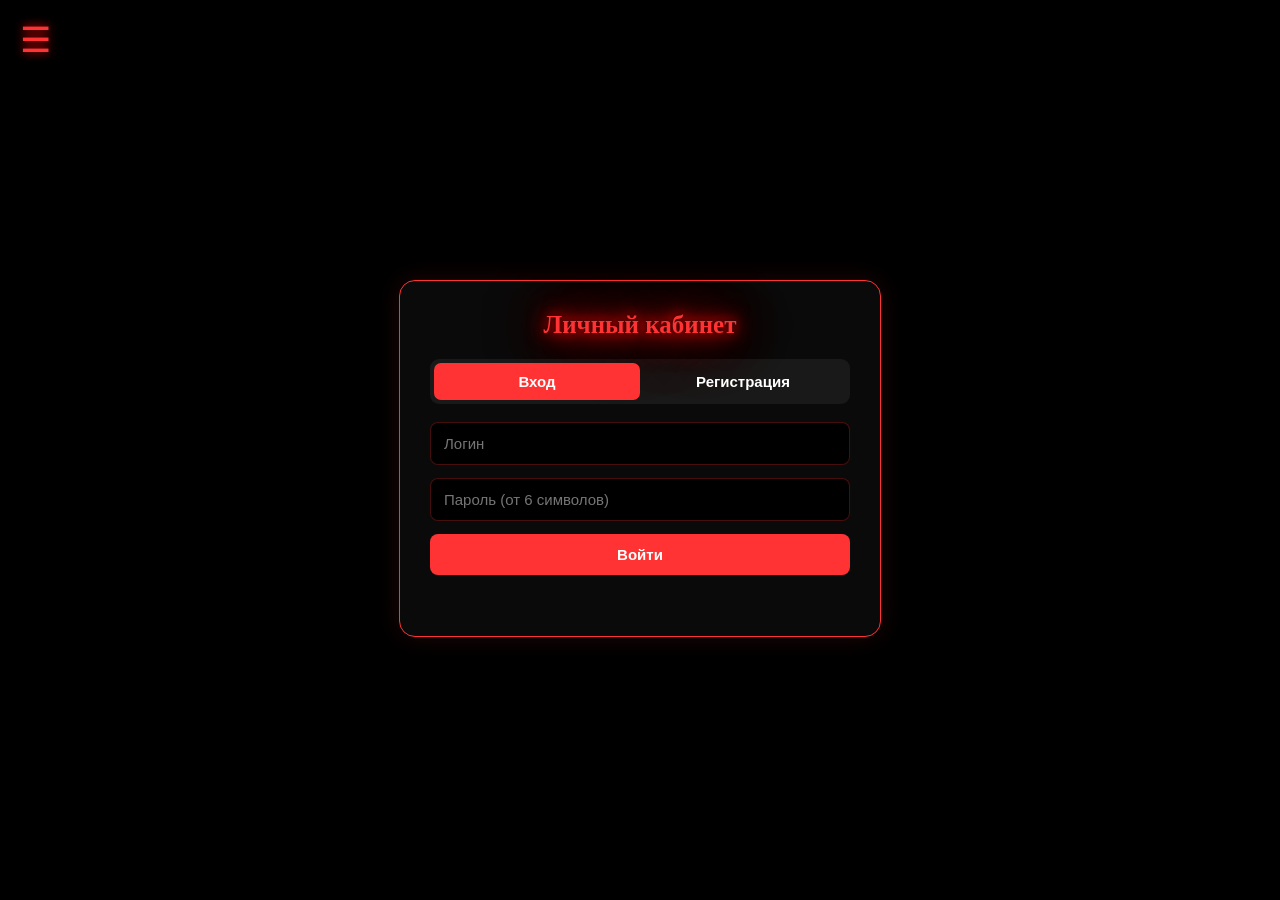
==== commit 141677c7: "Add files via upload" ====
--- a/account.html
+++ b/account.html
@@ -1,119 +1,139 @@
 <!DOCTYPE html>
 <html lang="ru">
 <head>
-  <meta charset="UTF-8"><meta name="viewport" content="width=device-width, initial-scale=1.0">
-  <title>Личный кабинет</title><link rel="stylesheet" href="style.css">
+  <meta charset="UTF-8">
+  <meta name="viewport" content="width=device-width, initial-scale=1.0">
+  <title>Личный кабинет</title>
+  <link rel="stylesheet" href="style.css">
   <style>
     :root{--profile-red:#ff3333;--profile-muted:#888;--profile-line:rgba(255,51,51,.28)}
     body.light-theme{--profile-muted:#806d69;--profile-line:rgba(174,35,35,.22)}
+
     .account-wrap{max-width:1180px;margin:90px auto 55px;padding:0 22px;color:var(--text-color);font-family:Arial,sans-serif}
     .account-layout{display:grid;grid-template-columns:310px minmax(0,1fr);gap:24px;align-items:start}
     .account-card,.account-panel{background:var(--card-bg);border:1px solid var(--profile-line);border-radius:16px;box-shadow:0 8px 28px rgba(0,0,0,.12)}
-    .account-profile{overflow:hidden;text-align:center}.account-cover{height:105px;background:linear-gradient(135deg,#ff4545,#790000);position:relative}
-    .account-avatar{position:absolute;left:50%;bottom:-42px;transform:translateX(-50%);width:84px;height:84px;border-radius:50%;display:grid;place-items:center;background:var(--card-bg);border:4px solid var(--card-bg);outline:2px solid var(--profile-red);font:bold 34px Georgia,serif;color:var(--profile-red)}
-    .account-profile-body{padding:55px 20px 22px}.account-name{font: bold 25px Georgia,serif;color:var(--accent-color);margin:0 0 7px}.account-login{font-size:13px;color:var(--profile-muted);margin-bottom:18px;overflow-wrap:anywhere}
-    .account-actions{display:flex;gap:9px;justify-content:center;flex-wrap:wrap}.account-btn{border:1px solid var(--accent-color);border-radius:8px;padding:10px 15px;font-weight:bold;cursor:pointer;background:var(--accent-color);color:white}.account-btn.secondary{background:transparent;color:var(--accent-color)}
-    .account-panel{padding:24px;margin-bottom:20px}.account-panel h2{font: bold 23px Georgia,serif;color:var(--accent-color);margin:0 0 18px;padding-bottom:10px;border-bottom:2px solid var(--accent-color);display:inline-block}
-    .account-tabs{display:flex;gap:8px;border-bottom:1px solid var(--profile-line);margin-bottom:18px;flex-wrap:wrap}.account-tab{border:0;background:none;color:var(--profile-muted);padding:11px 15px;font-weight:bold;font-size:15px;cursor:pointer;border-bottom:2px solid transparent}.account-tab.active{color:var(--accent-color);border-color:var(--accent-color)}
-    .story-row,.achievement-row{display:flex;align-items:center;justify-content:space-between;gap:12px;padding:14px 4px;border-bottom:1px solid var(--profile-line)}.story-row:last-child,.achievement-row:last-child{border-bottom:0}.story-title{font-weight:bold}.story-status{font-size:12px;color:#258a55;white-space:nowrap}.empty-state{color:var(--profile-muted);text-align:center;padding:24px 8px;line-height:1.6}
-    .account-count{border:1px solid var(--profile-line);background:rgba(255,51,51,.07);border-radius:10px;padding:12px 14px;color:var(--profile-muted);font-size:13px;margin-top:15px}.account-count strong{color:var(--accent-color);font-size:20px}
-    .auth-area{min-height:70vh;display:grid;place-items:center}.auth-card{width:min(100%,410px);padding:28px;background:var(--card-bg);border:1px solid var(--accent-color);border-radius:16px;box-shadow:0 0 25px rgba(255,51,51,.13)}.auth-card h1{text-align:center;font: bold 25px Georgia,serif;color:var(--accent-color);margin:0 0 20px}.auth-tabs{display:flex;background:rgba(128,128,128,.12);border-radius:9px;padding:4px;margin-bottom:18px}.auth-tab{flex:1;padding:10px;border:0;border-radius:7px;background:transparent;color:var(--text-color);cursor:pointer;font-weight:bold}.auth-tab.active{background:var(--accent-color);color:#fff}.auth-input{width:100%;box-sizing:border-box;padding:12px 13px;margin-bottom:13px;border:1px solid var(--profile-line);border-radius:8px;background:var(--bg-color);color:var(--text-color);font-size:15px}.auth-submit{width:100%;padding:12px;border:0;border-radius:8px;background:var(--accent-color);color:white;font-weight:bold;font-size:15px;cursor:pointer}.auth-error{min-height:18px;color:var(--accent-color);font-size:13px;text-align:center;margin:13px 0 0}.admin-grid{display:grid;grid-template-columns:repeat(3,minmax(0,1fr));gap:13px}.admin-stat{padding:17px;border-radius:11px;border:1px solid var(--profile-line);background:rgba(255,51,51,.055)}.admin-value{font-size:30px;font-weight:bold;color:var(--accent-color);margin-bottom:5px}.admin-label{font-size:13px;color:var(--profile-muted);line-height:1.4}.admin-note{font-size:12px;color:var(--profile-muted);line-height:1.5;margin:15px 0 0}
+    .account-profile{overflow:hidden;text-align:center}
+    .account-cover{height:105px;background:linear-gradient(135deg,#ff4545,#790000);position:relative}
+
+    .account-avatar{position:absolute;left:50%;bottom:-42px;transform:translateX(-50%);width:84px;height:84px;border-radius:50%;display:grid;place-items:center;background:var(--card-bg);border:4px solid var(--card-bg);outline:2px solid var(--profile-red);cursor:pointer}
+    .account-avatar .avatar-letter{font:bold 34px Georgia,serif;color:var(--profile-red)}
+    .account-avatar .plus-btn{position:absolute;right:-4px;bottom:-4px;width:26px;height:26px;border-radius:50%;background:var(--accent-color);color:#fff;font-size:17px;font-weight:bold;display:flex;align-items:center;justify-content:center;border:2px solid var(--card-bg);z-index:3;pointer-events:none}
+    .account-avatar #avatar-preview{display:none;width:100%;height:100%;object-fit:cover;border-radius:50%;position:absolute;top:0;left:0;z-index:2}
+    .account-avatar.has-photo #avatar-preview{display:block}
+    .account-avatar.has-photo .avatar-letter{display:none}
+    .account-avatar.has-photo .plus-btn{display:none}
+
+    .account-profile-body{padding:55px 20px 22px}
+    .account-name{font:bold 25px Georgia,serif;color:var(--accent-color);margin:0 0 7px}
+    .account-login{font-size:13px;color:var(--profile-muted);margin-bottom:18px;overflow-wrap:anywhere}
+    .account-actions{display:flex;gap:9px;justify-content:center;flex-wrap:wrap}
+    .account-btn{border:1px solid var(--accent-color);border-radius:8px;padding:10px 15px;font-weight:bold;cursor:pointer;background:var(--accent-color);color:white}
+    .account-btn.secondary{background:transparent;color:var(--accent-color)}
+
+    .account-panel{padding:24px;margin-bottom:20px}
+    .account-panel h2{font:bold 23px Georgia,serif;color:var(--accent-color);margin:0 0 18px;padding-bottom:10px;border-bottom:2px solid var(--accent-color);display:inline-block}
+    .account-tabs{display:flex;gap:8px;border-bottom:1px solid var(--profile-line);margin-bottom:18px;flex-wrap:wrap}
+    .account-tab{border:0;background:none;color:var(--profile-muted);padding:11px 15px;font-weight:bold;font-size:15px;cursor:pointer;border-bottom:2px solid transparent}
+    .account-tab.active{color:var(--accent-color);border-color:var(--accent-color)}
+
+    .story-row{display:flex;align-items:center;justify-content:space-between;gap:12px;padding:14px 4px;border-bottom:1px solid var(--profile-line)}
+    .story-row:last-child{border-bottom:0}
+    .story-title{font-weight:bold}
+    .story-status{font-size:12px;color:#258a55;white-space:nowrap}
+    .empty-state{color:var(--profile-muted);text-align:center;padding:24px 8px;line-height:1.6}
+    .account-count{border:1px solid var(--profile-line);background:rgba(255,51,51,.07);border-radius:10px;padding:12px 14px;color:var(--profile-muted);font-size:13px;margin-top:15px}
+    .account-count strong{color:var(--accent-color);font-size:20px}
+
+    .admin-grid{display:grid;grid-template-columns:repeat(3,minmax(0,1fr));gap:13px}
+    .admin-stat{padding:17px;border-radius:11px;border:1px solid var(--profile-line);background:rgba(255,51,51,.055)}
+    .admin-value{font-size:30px;font-weight:bold;color:var(--accent-color);margin-bottom:5px}
+    .admin-label{font-size:13px;color:var(--profile-muted);line-height:1.4}
+
     @media(max-width:800px){.account-layout{grid-template-columns:1fr}.account-wrap{margin-top:65px}.admin-grid{grid-template-columns:1fr 1fr}}
     @media(max-width:430px){.admin-grid{grid-template-columns:1fr}.account-panel{padding:18px}.story-row{align-items:flex-start}}
   </style>
+
+  <!-- Быстрая проверка: не вошёл — на форму входа -->
+  <script>
+    if (!localStorage.getItem('user_role') || !localStorage.getItem('user_phone')) {
+      location.replace('login.html');
+    }
+  </script>
 </head>
 <body>
-  <input type="checkbox" id="menu-toggle"><label for="menu-toggle" class="menu-btn">☰</label>
+  <input type="checkbox" id="menu-toggle">
+  <label for="menu-toggle" class="menu-btn">☰</label>
   <nav class="sidebar">
     <label for="menu-toggle" class="close-btn">✕</label>
     <a href="index.html">Главная</a>
     <a href="history.html">Рассказы</a>
     <a href="personaji.html">Персонажи</a>
     <a href="obomne.html">Обо мне</a>
-    <a href="account.html" style="color:#ff3333;font-weight:bold">👤 Личный кабинет</a>
-    <label for="theme-toggle" class="theme-toggle-btn" onclick="toggleTheme()" href="#" onclick="alert('Вы уже находитесь тут'); return false;">🌓 Сменить тему</label>
+    <a href="account.html" style="color:var(--accent-color) !important;font-weight:bold">👤 Личный кабинет</a>
+    <button type="button" class="theme-toggle-btn" onclick="toggleTheme()" style="font-family:inherit;font-size:inherit;">🌓 Сменить тему</button>
   </nav>
+
   <main class="account-wrap">
-    <section id="authScreen" class="auth-area"><div class="auth-card">
-      <h1>Личный кабинет</h1>
-      <div class="auth-tabs">
-        <button class="auth-tab active" id="loginTab" type="button" onclick="setAuthMode('login')">Вход</button>
-        <button class="auth-tab" id="registerTab" type="button" onclick="setAuthMode('register')">Регистрация</button>
-      </div>
-      <input class="auth-input" id="authPhone" type="text" autocomplete="username" placeholder="Логин">
-      <input class="auth-input" id="authPass" type="password" autocomplete="current-password" placeholder="Пароль (от 6 символов)">
-      <button class="auth-submit" id="authSubmit" type="button" onclick="handleAuth()">Войти</button><p class="auth-error" id="authError" aria-live="polite"></p>
-    </div>
-  </section>
-          <section id="profileScreen" class="account-layout" hidden>
-        <!-- ЛЕВАЯ КОЛОНКА (Профиль) -->
-        <aside>
-          <div class="account-card account-profile">
-            <div class="account-cover">
-              
-              <!-- Аватарка -->
-              <div class="account-avatar" id="avatarContainer">
-                <!-- Картинка (скрыта по умолчанию) -->
-                <img id="avatar-preview" src="" alt="" style="display: none; width: 100%; height: 100%; object-fit: cover; border-radius: 50%; position: absolute; top: 0; left: 0; z-index: 2;">
-                
-                <!-- Буква (показывается, пока нет фото) -->
-                
-                
-                <!-- Кнопка плюс -->
-                <label for="file-input" class="plus-btn" title="Загрузить фото">+</label>
-                
-                <!-- Скрытый инпут -->
-                <input type="file" id="file-input" accept="image/*" style="display: none;">
-              </div>
-              
+    <section id="profileScreen" class="account-layout">
+
+      <aside>
+        <div class="account-card account-profile">
+          <div class="account-cover">
+            <label class="account-avatar" id="avatarContainer" title="Загрузить / сменить фото">
+              <span class="avatar-letter" id="avatarLetter">?</span>
+              <img id="avatar-preview" src="" alt="">
+              <span class="plus-btn" aria-hidden="true">+</span>
+              <input type="file" id="file-input" accept="image/*" style="display:none;">
+            </label>
+          </div>
+
+          <div class="account-profile-body">
+            <h2 class="account-name" id="displayName">Читатель</h2>
+            <div class="account-login" id="displayLogin">—</div>
+            <div class="account-actions">
+              <button class="account-btn" id="btnGoToAdmin" type="button" onclick="showAdmin()" hidden>Админ-панель</button>
+              <button class="account-btn secondary" type="button" onclick="logout()">Выйти</button>
             </div>
-            
-            <div class="account-profile-body">
-              <h2 class="account-name" id="displayName">👑 Администратор</h2>
-              <div class="account-login" id="displayLogin">DestaAdmin</div>
-              <div class="account-actions">
-                <button class="account-btn" id="btnGoToAdmin" type="button" onclick="showAdmin()">Админ-панель</button>
-                <button class="account-btn secondary" type="button" onclick="logout()">Выйти</button>
-              </div>
-              <div class="account-count">Прочитано рассказов: <strong id="statsReadCount">2</strong></div>
-            </div>
+            <div class="account-count">Прочитано рассказов: <strong id="statsReadCount">0</strong></div>
           </div>
-        </aside>
+        </div>
+      </aside>
 
-        <!-- ПРАВАЯ КОЛОНКА (Библиотека) -->
-        <div>
-          <div class="account-panel">
-            <div class="account-tabs">
-              <button class="account-tab active" id="storiesTab" onclick="switchTab('stories')" type="button">📚 Прочитанные истории</button>
-              <button class="account-tab" id="gamesTab" onclick="switchTab('games')" type="button">🎮 Достижения</button>
-            </div>
-            
-            <section id="tabStories">
-              <h2>Моя библиотека</h2>
-              <div id="storiesList">
-                <div class="story-row"><span class="story-title">📖 Последний выстрел</span><span class="story-status">✓ Прочитано</span></div>
-                <div class="story-row"><span class="story-title">📖 Струны судьбы</span><span class="story-status">✓ Прочитано</span></div>
-              </div>
-            </section>
-            
-            <section id="tabGames" hidden>
-              <h2>Игровые достижения</h2>
-              <div id="gamesList">
-                <div class="empty-state">Здесь появятся ваши достижения.</div>
-              </div>
-            </section>
+      <div>
+        <div class="account-panel">
+          <div class="account-tabs">
+            <button class="account-tab active" id="storiesTab" onclick="switchTab('stories')" type="button">📚 Прочитанные истории</button>
+            <button class="account-tab" id="gamesTab" onclick="switchTab('games')" type="button">🎮 Достижения</button>
           </div>
-          
-          <section class="account-panel" id="adminPanel" hidden>
-            <h2>📊 Статистика сайта</h2>
-            <div class="admin-grid">
-              <div class="admin-stat"><div class="admin-value" id="statVisits">0</div><div class="admin-label">Посещения сайта</div></div>
-              <div class="admin-stat"><div class="admin-value" id="statUsers">0</div><div class="admin-label">Зарегистрированные аккаунты</div></div>
-              <div class="admin-stat"><div class="admin-value" id="statBot">0</div><div class="admin-label">Переходы к Telegram-боту</div></div>
+
+          <section id="tabStories">
+            <h2>Моя библиотека</h2>
+            <div id="storiesList"></div>
+          </section>
+
+          <section id="tabGames" hidden>
+            <h2>Игровые достижения</h2>
+            <div id="gamesList">
+              <div class="empty-state">Здесь появятся ваши достижения.</div>
             </div>
           </section>
         </div>
-      </section>
+
+        <section class="account-panel" id="adminPanel" hidden>
+          <h2>📊 Статистика сайта</h2>
+          <div class="admin-grid">
+            <div class="admin-stat"><div class="admin-value" id="statVisits">0</div><div class="admin-label">Посещения сайта</div></div>
+            <div class="admin-stat"><div class="admin-value" id="statUsers">0</div><div class="admin-label">Зарегистрированные аккаунты</div></div>
+            <div class="admin-stat"><div class="admin-value" id="statBot">0</div><div class="admin-label">Переходы к Telegram-боту</div></div>
+          </div>
+        </section>
+      </div>
+
+    </section>
   </main>
-  <script src="site-stats.js"></script><script src="theme.js"></script><script src="account.js"></script>
-</body></html>+
+  <script src="site-stats.js"></script>
+  <script src="theme.js"></script>
+  <script src="account.js"></script>
+</body>
+</html>
